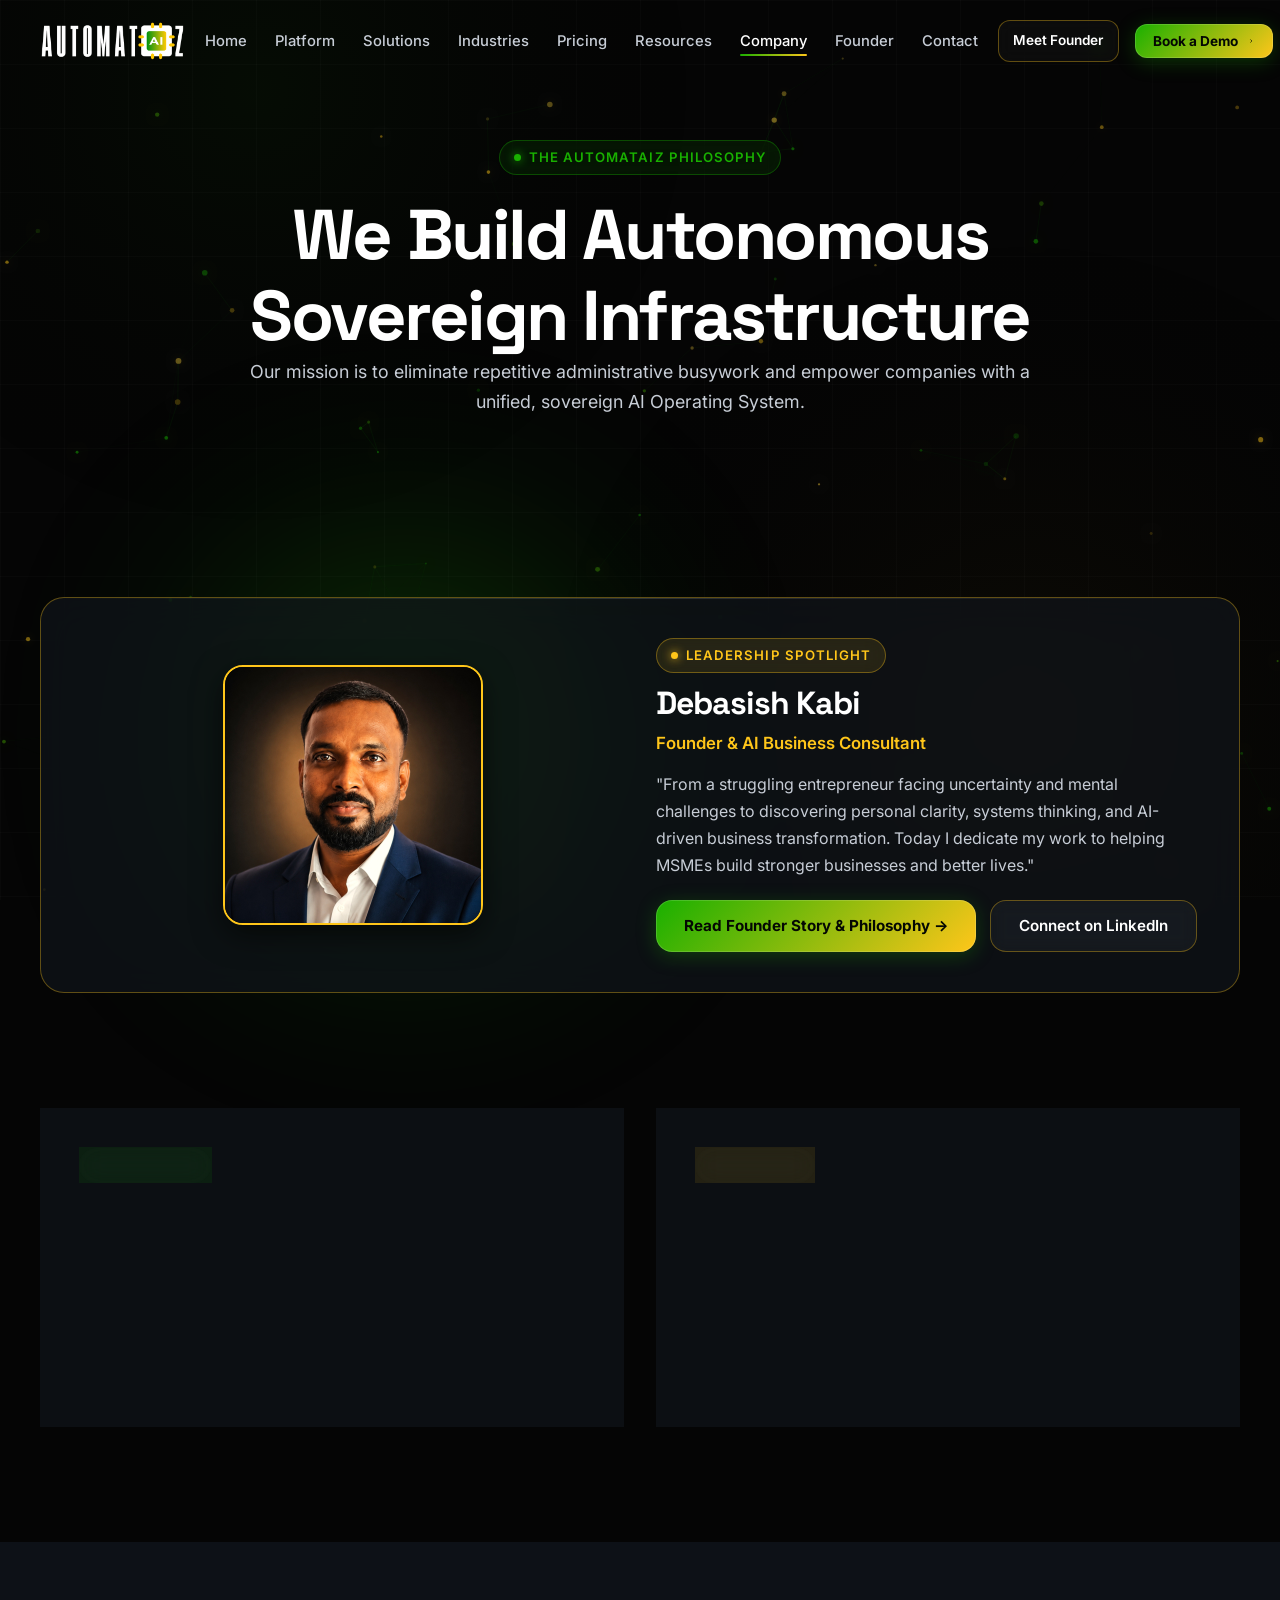
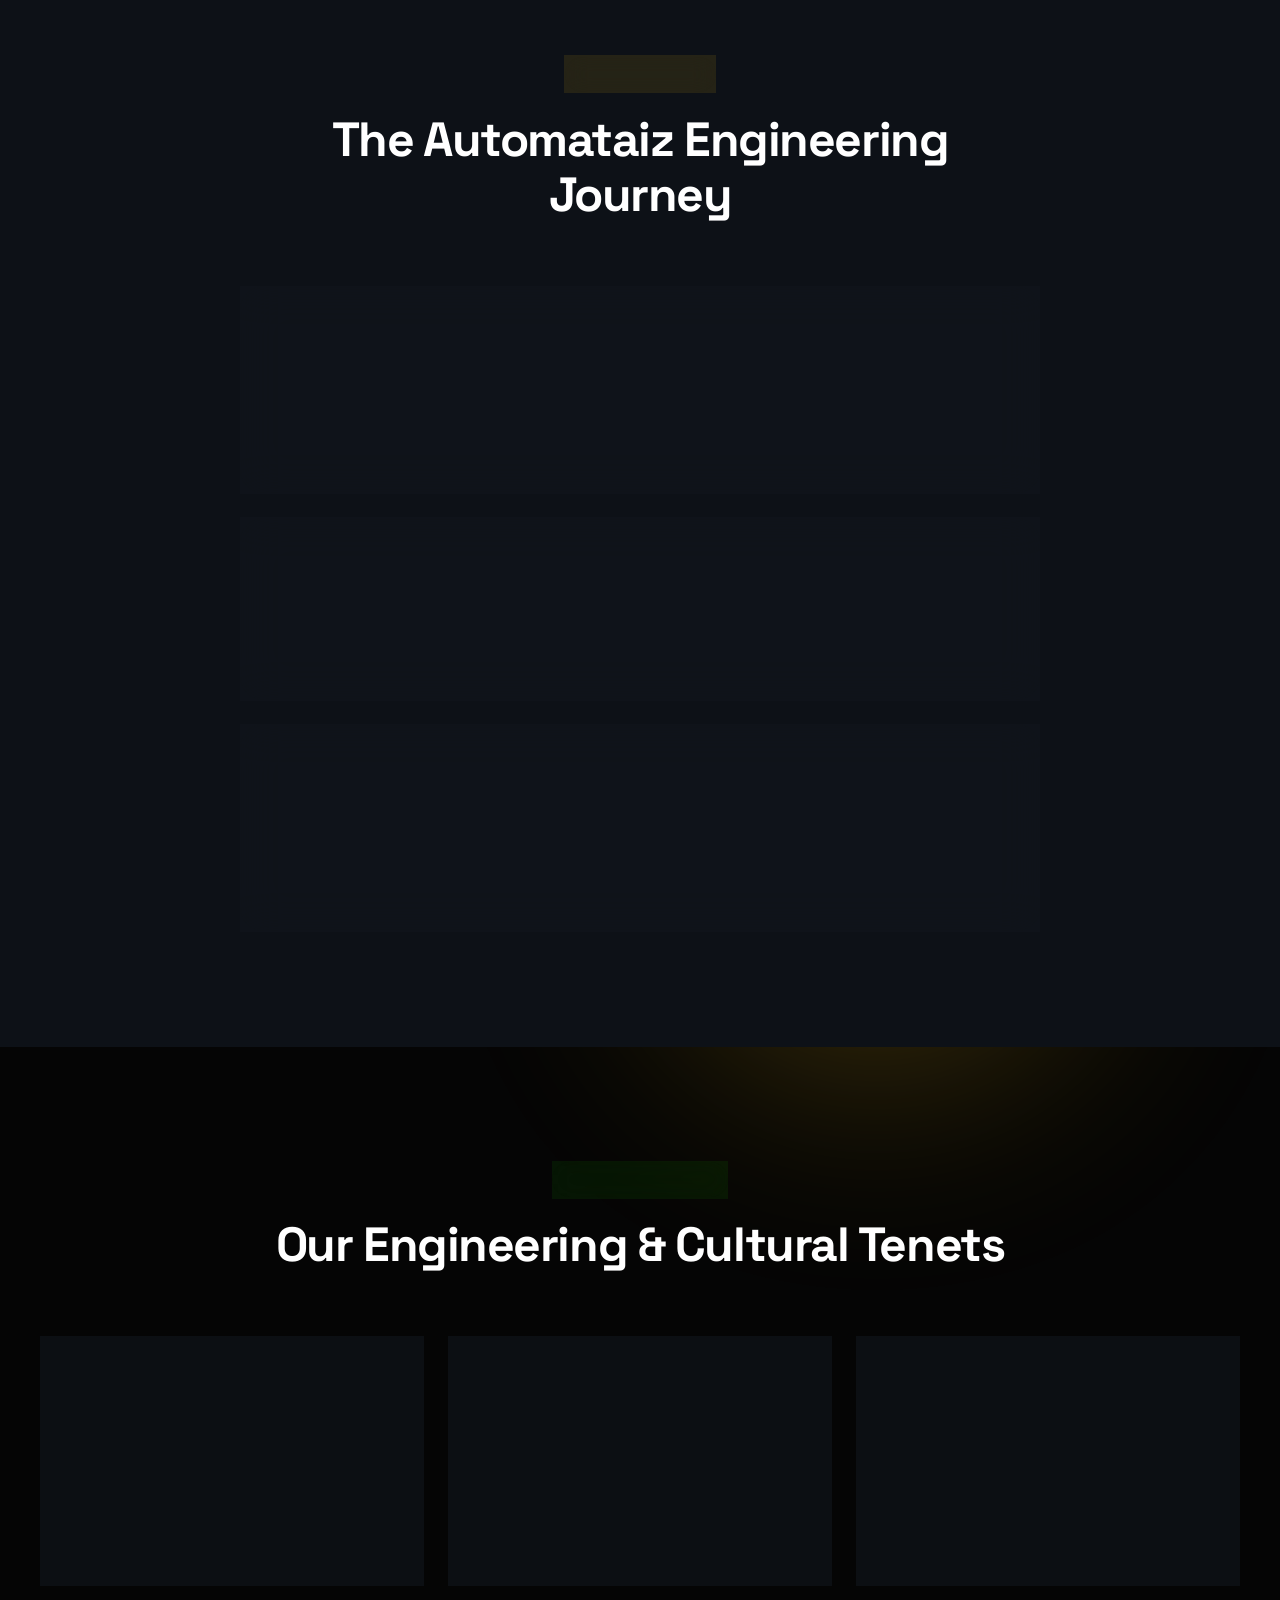
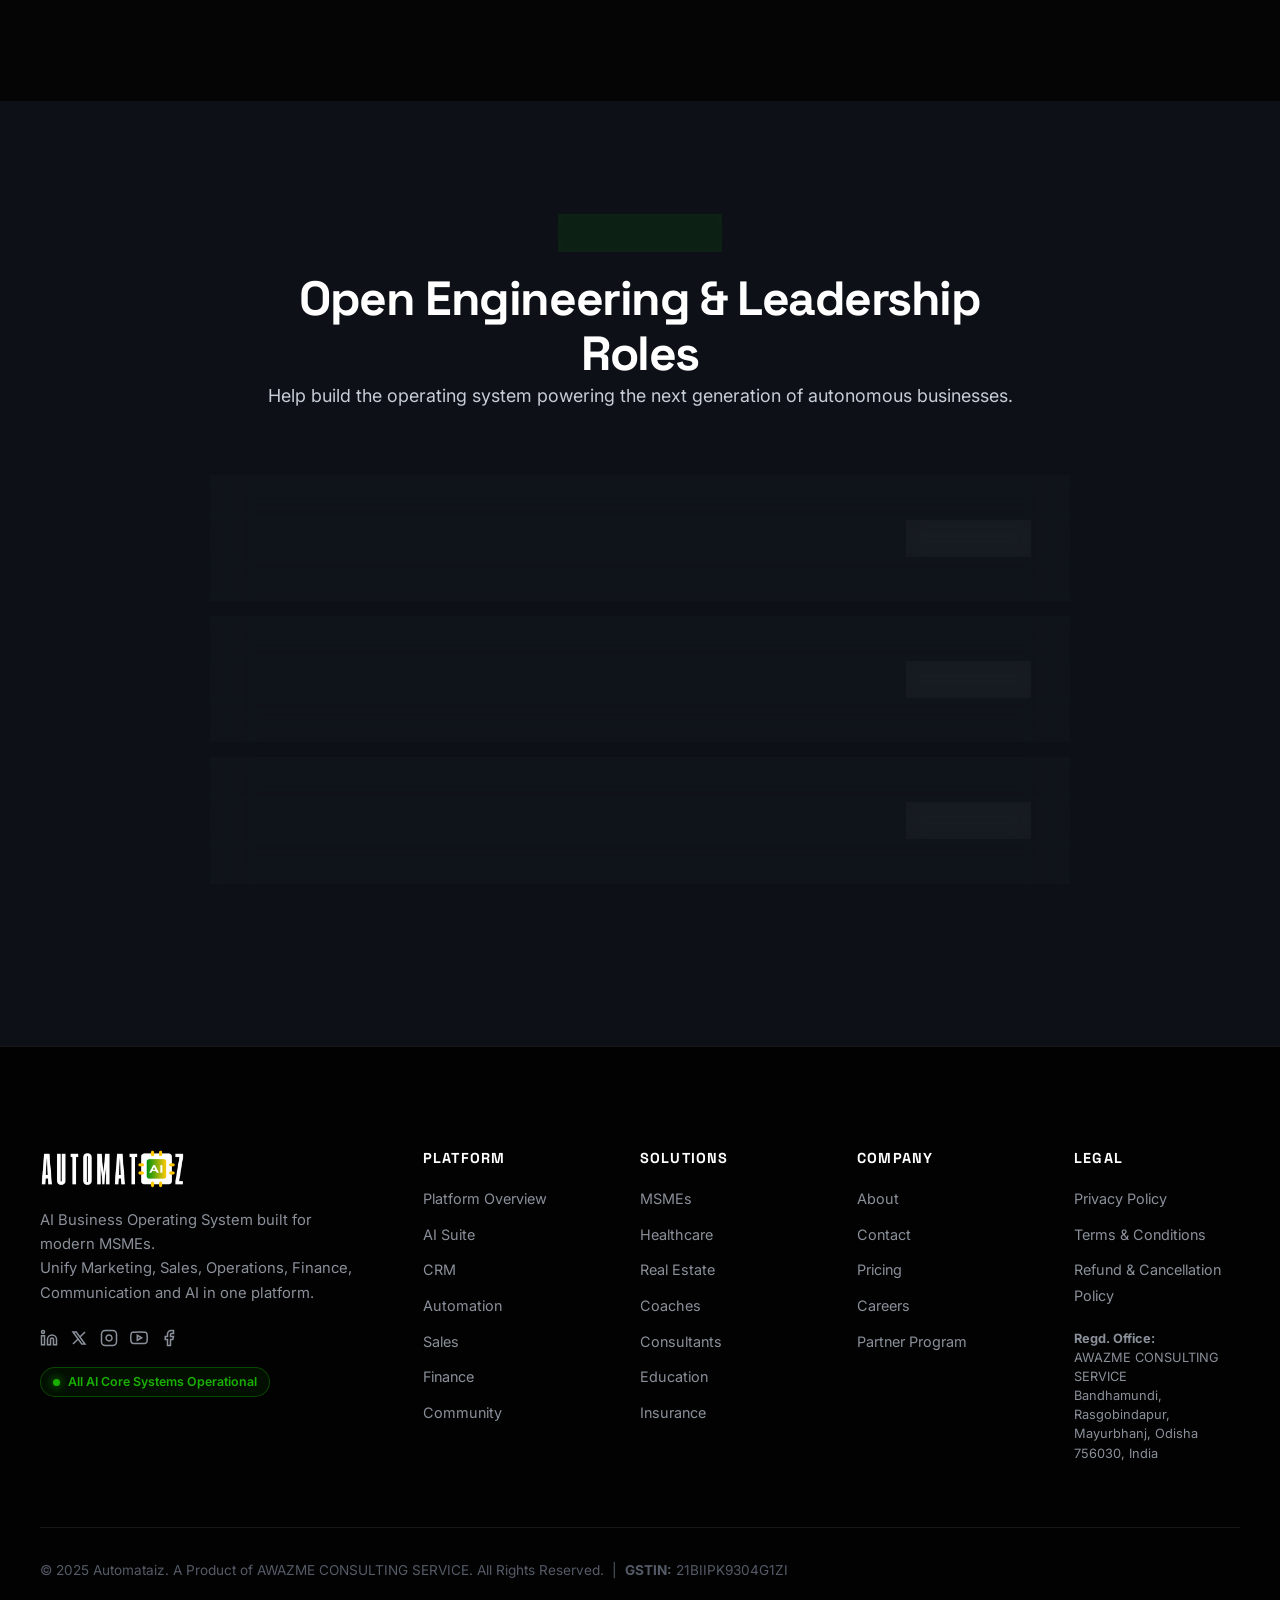
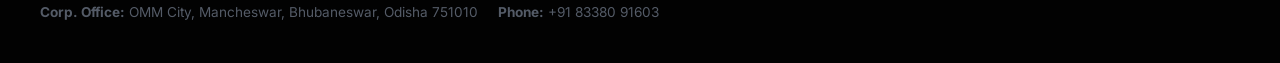
==== company.html @ 09f0c2e1 "Initial commit: Complete Automataiz website, founder page, brand assets, legal center and multi-page" ====
<!DOCTYPE html>
<html lang="en">
<head>
  <meta charset="UTF-8">
  <meta name="viewport" content="width=device-width, initial-scale=1.0">
  <title>About Automataiz | The AI Business Operating System</title>
  <meta name="description" content="Learn about Automataiz's mission, origin story, leadership, engineering principles, and open careers.">
  
  <!-- Favicon PNG -->
  <link rel="icon" type="image/png" href="assets/favicon.png">
  <link rel="apple-touch-icon" href="assets/favicon.png">
  <link rel="stylesheet" href="css/style.css">

  <!-- SEO Organization Schema -->
  <script type="application/ld+json">
  {
    "@context": "https://schema.org",
    "@type": "Organization",
    "name": "Automataiz",
    "legalName": "AWAZME CONSULTING SERVICE",
    "url": "https://automataiz.com",
    "sameAs": [
      "https://automataiz.in",
      "https://facebook.com/automataiz",
      "https://instagram.com/automataiz.saas",
      "https://linkedin.com/company/automataiz",
      "https://youtube.com/channel/UCzLu81z2ZEkQi4cWU3501CA",
      "https://x.com/Automataiz"
    ],
    "logo": "https://automataiz.com/assets/logo.png",
    "foundingDate": "2025-01",
    "taxID": "21BIIPK9304G1ZI",
    "email": "hello@automataiz.com",
    "telephone": "+918338091603",
    "description": "AI Business Operating System (AI-BOS) built for modern MSMEs to unify Marketing, Sales, Operations, Finance, Communication and AI in one platform.",
    "address": [
      {
        "@type": "PostalAddress",
        "name": "Corporate Office",
        "streetAddress": "OMM City, Mancheswar",
        "addressLocality": "Bhubaneswar",
        "addressRegion": "Odisha",
        "postalCode": "751010",
        "addressCountry": "IN"
      },
      {
        "@type": "PostalAddress",
        "name": "Registered Office",
        "streetAddress": "Bandhamundi, Rasgobindapur, Santoshpur",
        "addressLocality": "Mayurbhanj",
        "addressRegion": "Odisha",
        "postalCode": "756030",
        "addressCountry": "IN"
      }
    ]
  }
  </script>
</head>
<body>

  <div class="bg-grid-overlay"></div>
  <div class="ambient-glow-bg glow-green" style="top: 10%; left: 12%; width: 500px; height: 500px;"></div>
  <div class="ambient-glow-bg glow-yellow" style="top: 45%; right: 10%; width: 550px; height: 550px;"></div>

  <!-- Header -->
  <header class="site-nav">
    <div class="container-wide nav-inner">
      <a href="index.html" class="brand-logo" aria-label="AUTOMATAIZ Home">
        <img src="assets/logo.png" alt="AUTOMATAIZ – The AI Business OS" class="brand-logo-img">
      </a>

      <nav aria-label="Primary Navigation">
        <ul class="nav-menu">
          <li><a href="index.html" class="nav-link">Home</a></li>
          <li><a href="platform.html" class="nav-link">Platform</a></li>
          <li><a href="solutions.html" class="nav-link">Solutions</a></li>
          <li><a href="industries.html" class="nav-link">Industries</a></li>
          <li><a href="pricing.html" class="nav-link">Pricing</a></li>
          <li><a href="resources.html" class="nav-link">Resources</a></li>
          <li><a href="company.html" class="nav-link active">Company</a></li>
          <li><a href="founder.html" class="nav-link">Founder</a></li>
          <li><a href="contact.html" class="nav-link">Contact</a></li>
        </ul>
      </nav>

      <div class="nav-cta-wrap">
        <a href="founder.html" class="btn btn-secondary btn-sm">Meet Founder</a>
        <button class="btn btn-primary btn-sm btn-book-demo" data-modal="demoModal">
          Book a Demo
          <svg width="14" height="14" viewBox="0 0 24 24" fill="none" stroke="currentColor" stroke-width="2.5"><polyline points="9 18 15 12 9 6"></polyline></svg>
        </button>
        <button class="mobile-toggle" aria-label="Open Navigation Menu">
          <svg width="24" height="24" viewBox="0 0 24 24" fill="none" stroke="currentColor" stroke-width="2"><line x1="3" y1="12" x2="21" y2="12"></line><line x1="3" y1="6" x2="21" y2="6"></line><line x1="3" y1="18" x2="21" y2="18"></line></svg>
        </button>
      </div>
    </div>

    <div class="mobile-drawer">
      <ul class="nav-menu">
        <li><a href="index.html" class="nav-link">Home</a></li>
        <li><a href="platform.html" class="nav-link">Platform</a></li>
        <li><a href="solutions.html" class="nav-link">Solutions</a></li>
        <li><a href="industries.html" class="nav-link">Industries</a></li>
        <li><a href="pricing.html" class="nav-link">Pricing</a></li>
        <li><a href="resources.html" class="nav-link">Resources</a></li>
        <li><a href="company.html" class="nav-link active">Company</a></li>
        <li><a href="founder.html" class="nav-link">Founder</a></li>
        <li><a href="contact.html" class="nav-link">Contact</a></li>
      </ul>
      <div style="display: flex; flex-direction: column; gap: 12px;">
        <button class="btn btn-primary btn-book-demo" data-modal="demoModal" style="width: 100%;">Book a Demo</button>
      </div>
    </div>
  </header>

  <!-- Hero Section -->
  <section class="section" style="padding-top: 140px;">
    <div class="container text-center">
      <div class="section-header">
        <span class="badge-tag green"><span class="pulse-dot"></span> The Automataiz Philosophy</span>
        <h1>We Build Autonomous Sovereign Infrastructure</h1>
        <p class="lead">
          Our mission is to eliminate repetitive administrative busywork and empower companies with a unified, sovereign AI Operating System.
        </p>
      </div>
    </div>
  </section>

  <!-- Founder Featurette Spotlight -->
  <section class="section" style="padding-top: 0;">
    <div class="container">
      <div class="card-glass hover-yellow" style="padding: 40px; display: grid; grid-template-columns: repeat(auto-fit, minmax(280px, 1fr)); gap: 32px; align-items: center; border: 1px solid var(--yellow-border);">
        <div style="max-width: 260px; margin: 0 auto;">
          <div style="border-radius: 20px; overflow: hidden; border: 2px solid var(--yellow-primary); box-shadow: 0 10px 30px rgba(0,0,0,0.6);">
            <img src="assets/debasish-kabi.jpg" alt="Debasish Kabi – Founder" style="width: 100%; height: auto; display: block;">
          </div>
        </div>
        <div>
          <span class="badge-tag yellow" style="margin-bottom: 12px;"><span class="pulse-dot yellow"></span> Leadership Spotlight</span>
          <h2 style="font-size: 2rem; color: #FFFFFF; margin-bottom: 8px;">Debasish Kabi</h2>
          <div style="color: var(--yellow-primary); font-weight: 600; font-size: 1.05rem; margin-bottom: 14px;">Founder &amp; AI Business Consultant</div>
          <p style="color: var(--text-secondary); line-height: 1.7; margin-bottom: 20px;">
            "From a struggling entrepreneur facing uncertainty and mental challenges to discovering personal clarity, systems thinking, and AI-driven business transformation. Today I dedicate my work to helping MSMEs build stronger businesses and better lives."
          </p>
          <div style="display: flex; gap: 14px; flex-wrap: wrap;">
            <a href="founder.html" class="btn btn-primary">
              Read Founder Story &amp; Philosophy →
            </a>
            <a href="https://www.linkedin.com/in/debasishkabi/" target="_blank" rel="noopener noreferrer" class="btn btn-secondary">
              Connect on LinkedIn
            </a>
          </div>
        </div>
      </div>
    </div>
  </section>

  <!-- Mission & Vision -->
  <section class="section" style="padding-top: 0;">
    <div class="container">
      <div class="comparison-container">
        <div class="card-glass">
          <span class="badge-tag green" style="margin-bottom: 8px;">Our Mission</span>
          <h2 style="font-size: 1.8rem; margin-bottom: 1rem;">One Intelligent Platform for Global Business</h2>
          <p style="font-size: 1.05rem; line-height: 1.7; color: var(--text-secondary);">
            To liberate enterprise teams from the cognitive tax of stitching together 12 brittle SaaS tools. We believe business software should be proactive, continuous, and autonomous—not a passive database where humans copy-paste records.
          </p>
        </div>

        <div class="card-glass hover-yellow">
          <span class="badge-tag yellow" style="margin-bottom: 8px;">Our Vision</span>
          <h2 style="font-size: 1.8rem; margin-bottom: 1rem;">The 1-Person Billion-Dollar Enterprise</h2>
          <p style="font-size: 1.05rem; line-height: 1.7; color: var(--text-secondary);">
            We envision an economy where visionary entrepreneurs, clinical doctors, real estate brokers, and agency owners operate massive global enterprises powered by specialized swarms of autonomous AI agents executing flawlessly 24/7.
          </p>
        </div>
      </div>
    </div>
  </section>

  <!-- Interactive Timeline Journey -->
  <section class="section" style="background: var(--bg-secondary);">
    <div class="container">
      <div class="section-header">
        <span class="badge-tag yellow"><span class="pulse-dot yellow"></span> Chronology</span>
        <h2>The Automataiz Engineering Journey</h2>
      </div>      <div style="max-width: 800px; margin: 0 auto; display: flex; flex-direction: column; gap: 24px; position: relative;">
        <!-- Timeline Item 1 -->
        <div class="card-glass" style="border-left: 4px solid var(--yellow-primary);">
          <div style="font-size: 0.8rem; font-weight: 700; color: #FFC61A; margin-bottom: 4px;">JANUARY 2025 // FOUNDING & INCEPTION</div>
          <h3 style="font-size: 1.25rem; margin-bottom: 6px;">Genesis of the AI Business OS</h3>
          <p style="font-size: 0.95rem; color: var(--text-secondary);">
            Founded by <strong>AWAZME CONSULTING SERVICE</strong>, Automataiz was architected to dismantle the disconnected SaaS nightmare faced by modern MSMEs. We set out to unify Marketing, CRM, WhatsApp, and Finance into a single sovereign engine.
          </p>
        </div>

        <!-- Timeline Item 2 -->
        <div class="card-glass" style="border-left: 4px solid var(--green-primary);">
          <div style="font-size: 0.8rem; font-weight: 700; color: #19B000; margin-bottom: 4px;">MID 2025 // THE MULTI-AGENT SWARM CORE</div>
          <h3 style="font-size: 1.25rem; margin-bottom: 6px;">Autonomous Specialist Agents & Meta WhatsApp API</h3>
          <p style="font-size: 0.95rem; color: var(--text-secondary);">
            Integrated native Meta WhatsApp Cloud API connectivity and launched autonomous multi-agent swarms delivering sub-second lead qualification, customer booking, and automated ledger entries.
          </p>
        </div>

        <!-- Timeline Item 3 -->
        <div class="card-glass" style="border-left: 4px solid var(--yellow-primary);">
          <div style="font-size: 0.8rem; font-weight: 700; color: #FFC61A; margin-bottom: 4px;">2026 // SCALING ENTERPRISE SOVEREIGNTY</div>
          <h3 style="font-size: 1.25rem; margin-bottom: 6px;">Enterprise MSME Expansion & Global Deployment</h3>
          <p style="font-size: 0.95rem; color: var(--text-secondary);">
            Operating from our Bhubaneswar corporate headquarters and Mayurbhanj registered facility, Automataiz empowers growing businesses with enterprise-grade autonomous operations and sovereign privacy.
          </p>
        </div>
      </div>
    </div>
  </section>

  <!-- Core Values -->
  <section class="section">
    <div class="container">
      <div class="section-header">
        <span class="badge-tag green"><span class="pulse-dot"></span> What Drives Us</span>
        <h2>Our Engineering & Cultural Tenets</h2>
      </div>

      <div class="modules-grid">
        <div class="card-glass">
          <div class="card-icon-box">
            <svg width="22" height="22" viewBox="0 0 24 24" fill="none" stroke="currentColor" stroke-width="2"><circle cx="12" cy="12" r="10"></circle><polyline points="12 6 12 12 14 14"></polyline></svg>
          </div>
          <h4>1. Sub-Second Speed</h4>
          <p style="font-size: 0.9rem;">Latency kills conversion. Every API, agent reasoning loop, and database query is profiled to execute in milliseconds.</p>
        </div>

        <div class="card-glass hover-yellow">
          <div class="card-icon-box yellow">
            <svg width="22" height="22" viewBox="0 0 24 24" fill="none" stroke="currentColor" stroke-width="2"><path d="M12 22s8-4 8-10V5l-8-3-8 3v7c0 6 8 10 8 10z"></path></svg>
          </div>
          <h4>2. Sovereign Privacy</h4>
          <p style="font-size: 0.9rem;">Your customer data is yours alone. We never use proprietary customer information to train public foundation models.</p>
        </div>

        <div class="card-glass">
          <div class="card-icon-box">
            <svg width="22" height="22" viewBox="0 0 24 24" fill="none" stroke="currentColor" stroke-width="2"><polygon points="13 2 3 14 12 14 11 22 21 10 12 10 13 2"></polygon></svg>
          </div>
          <h4>3. Zero Fluff & Radical Truth</h4>
          <p style="font-size: 0.9rem;">We don't build generic gimmicks. Every feature must deliver measurable hours saved or direct top-line revenue acceleration.</p>
        </div>
      </div>
    </div>
  </section>

  <!-- Filterable Careers Board -->
  <section class="section" id="careers" style="background: var(--bg-secondary);">
    <div class="container">
      <div class="section-header">
        <span class="badge-tag green"><span class="pulse-dot"></span> Join the Team</span>
        <h2>Open Engineering & Leadership Roles</h2>
        <p class="lead">
          Help build the operating system powering the next generation of autonomous businesses.
        </p>
      </div>

      <div style="display: flex; flex-direction: column; gap: 16px; max-width: 860px; margin: 0 auto 3rem;">
        <div class="card-glass" style="display: flex; justify-content: space-between; align-items: center; flex-wrap: wrap; gap: 16px;">
          <div>
            <h4 style="font-size: 1.15rem; margin-bottom: 4px; color: #FFFFFF;">Senior Distributed AI Systems Engineer</h4>
            <div style="font-size: 0.825rem; color: var(--text-muted);">Engineering &bull; Bhubaneswar / Remote &bull; Full-Time</div>
          </div>
          <button class="btn btn-secondary btn-sm btn-book-demo" data-modal="demoModal">Apply Now →</button>
        </div>

        <div class="card-glass" style="display: flex; justify-content: space-between; align-items: center; flex-wrap: wrap; gap: 16px;">
          <div>
            <h4 style="font-size: 1.15rem; margin-bottom: 4px; color: #FFFFFF;">Principal Solutions Architect (MSME Operations)</h4>
            <div style="font-size: 0.825rem; color: var(--text-muted);">Solutions &bull; Bhubaneswar &bull; Full-Time</div>
          </div>
          <button class="btn btn-secondary btn-sm btn-book-demo" data-modal="demoModal">Apply Now →</button>
        </div>

        <div class="card-glass" style="display: flex; justify-content: space-between; align-items: center; flex-wrap: wrap; gap: 16px;">
          <div>
            <h4 style="font-size: 1.15rem; margin-bottom: 4px; color: #FFFFFF;">Enterprise Account Executive</h4>
            <div style="font-size: 0.825rem; color: var(--text-muted);">Sales & Growth &bull; Remote &bull; Full-Time</div>
          </div>
          <button class="btn btn-secondary btn-sm btn-book-demo" data-modal="demoModal">Apply Now →</button>
        </div>
      </div>
    </div>
  </section>

  <!-- Master Footer -->
  <footer class="site-footer">
    <div class="container-wide">
      <div class="footer-grid">
        <!-- Col 1: Brand Info -->
        <div class="footer-brand">
          <a href="index.html" class="brand-logo" style="margin-bottom: 16px;" aria-label="AUTOMATAIZ Home">
            <img src="assets/logo.png" alt="AUTOMATAIZ – The AI Business OS" class="brand-logo-img">
          </a>
          <p>
            AI Business Operating System built for modern MSMEs.<br>
            Unify Marketing, Sales, Operations, Finance, Communication and AI in one platform.
          </p>
          <div style="display: flex; gap: 12px; margin: 1.25rem 0;">
            <a href="https://linkedin.com/company/automataiz" target="_blank" rel="noopener noreferrer" aria-label="LinkedIn" style="color: var(--text-muted); transition: color 0.2s;"><svg width="18" height="18" viewBox="0 0 24 24" fill="none" stroke="currentColor" stroke-width="2"><path d="M16 8a6 6 0 0 1 6 6v7h-4v-7a2 2 0 0 0-2-2 2 2 0 0 0-2 2v7h-4v-7a6 6 0 0 1 6-6z"></path><rect x="2" y="9" width="4" height="12"></rect><circle cx="4" cy="4" r="2"></circle></svg></a>
            <a href="https://x.com/Automataiz" target="_blank" rel="noopener noreferrer" aria-label="X (Twitter)" style="color: var(--text-muted); transition: color 0.2s;"><svg width="18" height="18" viewBox="0 0 24 24" fill="none" stroke="currentColor" stroke-width="2"><path d="M4 4l11.733 16h4.267l-11.733 -16z"/><path d="M4 20l6.768 -6.768m2.46 -2.46l6.772 -6.772"/></svg></a>
            <a href="https://instagram.com/automataiz.saas" target="_blank" rel="noopener noreferrer" aria-label="Instagram" style="color: var(--text-muted); transition: color 0.2s;"><svg width="18" height="18" viewBox="0 0 24 24" fill="none" stroke="currentColor" stroke-width="2"><rect x="2" y="2" width="20" height="20" rx="5" ry="5"></rect><path d="M16 11.37A4 4 0 1 1 12.63 8 4 4 0 0 1 16 11.37z"></path><line x1="17.5" y1="6.5" x2="17.51" y2="6.5"></line></svg></a>
            <a href="https://youtube.com/channel/UCzLu81z2ZEkQi4cWU3501CA" target="_blank" rel="noopener noreferrer" aria-label="YouTube" style="color: var(--text-muted); transition: color 0.2s;"><svg width="18" height="18" viewBox="0 0 24 24" fill="none" stroke="currentColor" stroke-width="2"><path d="M22.54 6.42a2.78 2.78 0 0 0-1.94-2C18.88 4 12 4 12 4s-6.88 0-8.6.46a2.78 2.78 0 0 0-1.94 2A29 29 0 0 0 1 11.75a29 29 0 0 0 .46 5.33A2.78 2.78 0 0 0 3.4 19c1.72.46 8.6.46 8.6.46s6.88 0 8.6-.46a2.78 2.78 0 0 0 1.94-2 29 29 0 0 0 .46-5.25 29 29 0 0 0-.46-5.33z"></path><polygon points="9.75 15.02 15.5 11.75 9.75 8.48 9.75 15.02"></polygon></svg></a>
            <a href="https://facebook.com/automataiz" target="_blank" rel="noopener noreferrer" aria-label="Facebook" style="color: var(--text-muted); transition: color 0.2s;"><svg width="18" height="18" viewBox="0 0 24 24" fill="none" stroke="currentColor" stroke-width="2"><path d="M18 2h-3a5 5 0 0 0-5 5v3H7v4h3v8h4v-8h3l1-4h-4V7a1 1 0 0 1 1-1h3z"></path></svg></a>
          </div>
          <div class="system-status">
            <span class="pulse-dot"></span>
            <span>All AI Core Systems Operational</span>
          </div>
        </div>

        <!-- Col 2: Platform -->
        <div class="footer-col">
          <h4>Platform</h4>
          <ul class="footer-links">
            <li><a href="platform.html">Platform Overview</a></li>
            <li><a href="platform.html#ai">AI Suite</a></li>
            <li><a href="platform.html#crm">CRM</a></li>
            <li><a href="platform.html#automation">Automation</a></li>
            <li><a href="platform.html#sales">Sales</a></li>
            <li><a href="platform.html#finance">Finance</a></li>
            <li><a href="platform.html#community">Community</a></li>
          </ul>
        </div>

        <!-- Col 3: Solutions -->
        <div class="footer-col">
          <h4>Solutions</h4>
          <ul class="footer-links">
            <li><a href="solutions.html#msmes">MSMEs</a></li>
            <li><a href="solutions.html#healthcare">Healthcare</a></li>
            <li><a href="solutions.html#realestate">Real Estate</a></li>
            <li><a href="solutions.html#coaches">Coaches</a></li>
            <li><a href="solutions.html#consultants">Consultants</a></li>
            <li><a href="solutions.html#education">Education</a></li>
            <li><a href="solutions.html#insurance">Insurance</a></li>
          </ul>
        </div>

        <!-- Col 4: Company -->
        <div class="footer-col">
          <h4>Company</h4>
          <ul class="footer-links">
            <li><a href="company.html">About</a></li>
            <li><a href="contact.html">Contact</a></li>
            <li><a href="pricing.html">Pricing</a></li>
            <li><a href="company.html#careers">Careers</a></li>
            <li><a href="contact.html#partner">Partner Program</a></li>
          </ul>
        </div>

        <!-- Col 5: Legal -->
        <div class="footer-col">
          <h4>Legal</h4>
          <ul class="footer-links">
            <li><a href="privacy.html">Privacy Policy</a></li>
            <li><a href="terms.html">Terms & Conditions</a></li>
            <li><a href="refund.html">Refund & Cancellation Policy</a></li>
          </ul>
          <div style="margin-top: 1.25rem; font-size: 0.8rem; color: var(--text-muted); line-height: 1.5;">
            <strong>Regd. Office:</strong><br>
            AWAZME CONSULTING SERVICE<br>
            Bandhamundi, Rasgobindapur, Mayurbhanj, Odisha 756030, India
          </div>
        </div>
      </div>

      <!-- Bottom Bar -->
      <div class="footer-bottom">
        <div>
          © 2025 Automataiz. A Product of AWAZME CONSULTING SERVICE. All Rights Reserved. &nbsp;|&nbsp; <strong>GSTIN:</strong> 21BIIPK9304G1ZI
        </div>
        <div style="display: flex; gap: 20px; flex-wrap: wrap;">
          <span><strong>Corp. Office:</strong> OMM City, Mancheswar, Bhubaneswar, Odisha 751010</span>
          <span><strong>Phone:</strong> <a href="tel:+918338091603" style="color: inherit;">+91 83380 91603</a></span>
        </div>
      </div>
    </div>
  </footer>

  <script src="js/particles.js"></script>
  <script src="js/main.js"></script>
  <script src="js/dashboard.js"></script>
</body>
</html>
---- css/style.css ----
/* ====================================================================
   AUTOMATAIZ – THE AI BUSINESS OPERATING SYSTEM
   MASTER STYLESHEET (css/style.css)
   Aesthetic: 40% NVIDIA | 25% Linear | 20% Apple | 15% Automataiz
   Strict Colors: Black (#050505), Greens (#19B000, #4CAF00, #9ACD00), Mustard (#FFC61A, #FFD43B, #FFE066)
   Strictly NO Blue, NO Cyan, NO Purple, NO Pink.
   ==================================================================== */

@import url('https://fonts.googleapis.com/css2?family=Inter:wght@300;400;500;600;700;800&family=Space+Grotesk:wght@400;500;600;700&display=swap');

/* --- CSS Variables & Design Tokens --- */
:root {
  /* Backgrounds */
  --bg-primary: #050505;
  --bg-secondary: #0D1117;
  --bg-surface: #11161D;
  --bg-surface-elevated: #161D26;
  --bg-glass: rgba(255, 255, 255, 0.035);
  --bg-glass-card: rgba(17, 22, 29, 0.65);
  --bg-glass-card-hover: rgba(22, 29, 38, 0.85);

  /* Primary Brand Greens */
  --green-primary: #19B000;
  --green-secondary: #4CAF00;
  --green-accent: #9ACD00;
  --green-glow: rgba(25, 176, 0, 0.28);
  --green-glow-strong: rgba(25, 176, 0, 0.50);
  --green-subtle: rgba(25, 176, 0, 0.10);
  --green-border: rgba(25, 176, 0, 0.35);

  /* Primary Mustard & Yellows */
  --yellow-primary: #FFC61A;
  --yellow-golden: #FFD43B;
  --yellow-soft: #FFE066;
  --yellow-glow: rgba(255, 198, 26, 0.25);
  --yellow-subtle: rgba(255, 198, 26, 0.10);
  --yellow-border: rgba(255, 198, 26, 0.35);

  /* Text Hierarchy */
  --text-primary: #FFFFFF;
  --text-secondary: #C7CDD6;
  --text-muted: #8A909A;
  --text-dim: #545B67;
  --text-inverse: #050505;

  /* Borders & Glass */
  --border-subtle: rgba(255, 255, 255, 0.08);
  --border-glass: rgba(255, 255, 255, 0.12);
  --border-glow-green: rgba(25, 176, 0, 0.45);
  --border-glow-yellow: rgba(255, 198, 26, 0.45);

  /* Gradients */
  --grad-brand: linear-gradient(135deg, #19B000 0%, #FFC61A 100%);
  --grad-brand-soft: linear-gradient(135deg, #2FAF00 0%, #FFE066 100%);
  --grad-brand-reverse: linear-gradient(135deg, #FFC61A 0%, #19B000 100%);
  --grad-green-fade: linear-gradient(180deg, rgba(25, 176, 0, 0.20) 0%, transparent 100%);
  --grad-yellow-fade: linear-gradient(180deg, rgba(255, 198, 26, 0.15) 0%, transparent 100%);
  --grad-dark-card: linear-gradient(180deg, rgba(255, 255, 255, 0.05) 0%, rgba(255, 255, 255, 0.01) 100%);

  /* Typography */
  --font-heading: 'Space Grotesk', -apple-system, BlinkMacSystemFont, 'Segoe UI', Roboto, sans-serif;
  --font-body: 'Inter', -apple-system, BlinkMacSystemFont, 'Segoe UI', Roboto, sans-serif;

  /* Shadows */
  --shadow-sm: 0 2px 8px rgba(0, 0, 0, 0.4);
  --shadow-md: 0 8px 24px rgba(0, 0, 0, 0.6);
  --shadow-lg: 0 16px 48px rgba(0, 0, 0, 0.8);
  --shadow-green: 0 10px 30px rgba(25, 176, 0, 0.25);
  --shadow-yellow: 0 10px 30px rgba(255, 198, 26, 0.20);
  --shadow-glow: 0 0 50px rgba(25, 176, 0, 0.15), 0 0 80px rgba(255, 198, 26, 0.10);

  /* Transitions */
  --transition-fast: 0.18s cubic-bezier(0.16, 1, 0.3, 1);
  --transition-smooth: 0.35s cubic-bezier(0.16, 1, 0.3, 1);
  --transition-slow: 0.6s cubic-bezier(0.16, 1, 0.3, 1);

  /* Radius */
  --radius-sm: 8px;
  --radius-md: 12px;
  --radius-lg: 16px;
  --radius-xl: 24px;
  --radius-full: 9999px;

  /* Max Widths */
  --container-max: 1280px;
  --container-wide: 1440px;
}

/* --- Base & Reset --- */
*, *::before, *::after {
  box-sizing: border-box;
  margin: 0;
  padding: 0;
}

html {
  scroll-behavior: smooth;
  font-size: 16px;
  background-color: var(--bg-primary);
  color: var(--text-primary);
  color-scheme: dark;
  -webkit-font-smoothing: antialiased;
  -moz-osx-font-smoothing: grayscale;
}

body {
  font-family: var(--font-body);
  background-color: var(--bg-primary);
  color: var(--text-secondary);
  line-height: 1.6;
  overflow-x: hidden;
  position: relative;
  min-height: 100vh;
}

/* Custom Scrollbar */
::-webkit-scrollbar {
  width: 8px;
  height: 8px;
}
::-webkit-scrollbar-track {
  background: var(--bg-primary);
}
::-webkit-scrollbar-thumb {
  background: rgba(255, 255, 255, 0.15);
  border-radius: var(--radius-full);
}
::-webkit-scrollbar-thumb:hover {
  background: var(--green-primary);
}

::selection {
  background: var(--green-primary);
  color: #000000;
}

/* --- Typography --- */
h1, h2, h3, h4, h5, h6 {
  font-family: var(--font-heading);
  color: var(--text-primary);
  font-weight: 700;
  line-height: 1.15;
  letter-spacing: -0.025em;
}

h1 {
  font-size: clamp(2.5rem, 5.5vw, 4.5rem);
  letter-spacing: -0.035em;
}

h2 {
  font-size: clamp(1.85rem, 3.8vw, 3rem);
  letter-spacing: -0.03em;
}

h3 {
  font-size: clamp(1.35rem, 2.2vw, 1.85rem);
}

h4 {
  font-size: 1.25rem;
}

p {
  color: var(--text-secondary);
  font-size: 1rem;
  line-height: 1.65;
}

p.lead {
  font-size: clamp(1.05rem, 1.4vw, 1.25rem);
  color: var(--text-secondary);
  line-height: 1.7;
}

a {
  color: inherit;
  text-decoration: none;
  transition: color var(--transition-fast);
}

img, svg {
  display: block;
  max-width: 100%;
}

/* --- Layout & Utilities --- */
.container {
  width: 100%;
  max-width: var(--container-max);
  margin-left: auto;
  margin-right: auto;
  padding-left: clamp(1.25rem, 4vw, 2.5rem);
  padding-right: clamp(1.25rem, 4vw, 2.5rem);
}

.container-wide {
  width: 100%;
  max-width: var(--container-wide);
  margin-left: auto;
  margin-right: auto;
  padding-left: clamp(1.25rem, 4vw, 2.5rem);
  padding-right: clamp(1.25rem, 4vw, 2.5rem);
}

.section {
  padding-top: clamp(4.5rem, 9vw, 8.5rem);
  padding-bottom: clamp(4.5rem, 9vw, 8.5rem);
  position: relative;
  z-index: 2;
}

.section-tight {
  padding-top: clamp(3rem, 6vw, 5rem);
  padding-bottom: clamp(3rem, 6vw, 5rem);
}

.section-header {
  text-align: center;
  max-width: 780px;
  margin: 0 auto clamp(2.5rem, 5vw, 4.5rem);
}

.section-header.text-left {
  text-align: left;
  margin-left: 0;
}

/* Eyebrow / Pill Badge */
.badge-tag {
  display: inline-flex;
  align-items: center;
  gap: 8px;
  padding: 6px 14px;
  border-radius: var(--radius-full);
  background: var(--bg-glass);
  border: 1px solid var(--border-glass);
  font-size: 0.825rem;
  font-weight: 600;
  text-transform: uppercase;
  letter-spacing: 0.08em;
  color: var(--yellow-primary);
  margin-bottom: 1.25rem;
  backdrop-filter: blur(12px);
  -webkit-backdrop-filter: blur(12px);
}

.badge-tag.green {
  color: var(--green-primary);
  border-color: var(--green-border);
  background: var(--green-subtle);
}

.badge-tag.yellow {
  color: var(--yellow-primary);
  border-color: var(--yellow-border);
  background: var(--yellow-subtle);
}

.pulse-dot {
  width: 7px;
  height: 7px;
  border-radius: 50%;
  background: var(--green-primary);
  box-shadow: 0 0 10px var(--green-primary);
  animation: pulseGlow 2s infinite ease-in-out;
}

.pulse-dot.yellow {
  background: var(--yellow-primary);
  box-shadow: 0 0 10px var(--yellow-primary);
}

@keyframes pulseGlow {
  0%, 100% { opacity: 1; transform: scale(1); }
  50% { opacity: 0.4; transform: scale(0.85); }
}

/* Background Ambient Lighting Canvas & Shaders */
#ambient-canvas {
  position: fixed;
  top: 0;
  left: 0;
  width: 100vw;
  height: 100vh;
  pointer-events: none;
  z-index: 0;
}

.ambient-glow-bg {
  position: absolute;
  pointer-events: none;
  z-index: 1;
  filter: blur(120px);
  opacity: 0.45;
  border-radius: 50%;
}

.glow-green {
  background: radial-gradient(circle, var(--green-primary) 0%, transparent 70%);
}

.glow-yellow {
  background: radial-gradient(circle, var(--yellow-primary) 0%, transparent 70%);
}

/* Grid & Noise Overlay */
.bg-grid-overlay {
  position: fixed;
  top: 0;
  left: 0;
  width: 100vw;
  height: 100vh;
  background-image: 
    linear-gradient(to right, rgba(255, 255, 255, 0.02) 1px, transparent 1px),
    linear-gradient(to bottom, rgba(255, 255, 255, 0.02) 1px, transparent 1px);
  background-size: 64px 64px;
  pointer-events: none;
  z-index: 0;
}

/* --- Buttons --- */
.btn {
  display: inline-flex;
  align-items: center;
  justify-content: center;
  gap: 10px;
  font-family: var(--font-body);
  font-weight: 600;
  font-size: 0.95rem;
  padding: 13px 28px;
  border-radius: var(--radius-lg);
  cursor: pointer;
  border: 1px solid transparent;
  transition: all var(--transition-smooth);
  text-align: center;
  position: relative;
  overflow: hidden;
  user-select: none;
  white-space: nowrap;
}

.btn svg {
  transition: transform var(--transition-fast);
}

.btn:hover svg {
  transform: translateX(3px);
}

/* Primary Button: Green to Mustard gradient, Dark text, Luxury glow */
.btn-primary {
  background: var(--grad-brand);
  color: #040803;
  font-weight: 700;
  border: none;
  box-shadow: 0 4px 20px var(--green-glow), 0 0 0 1px rgba(255, 255, 255, 0.15) inset;
}

.btn-primary:hover {
  transform: translateY(-2px) scale(1.02);
  box-shadow: 0 8px 30px var(--green-glow-strong), 0 0 40px var(--yellow-glow);
  color: #000000;
}

.btn-primary:active {
  transform: translateY(0) scale(0.99);
}

/* Secondary Button: Transparent, Mustard Border, White text */
.btn-secondary {
  background: rgba(255, 255, 255, 0.03);
  color: var(--text-primary);
  border: 1px solid var(--yellow-border);
  backdrop-filter: blur(8px);
  -webkit-backdrop-filter: blur(8px);
}

.btn-secondary:hover {
  background: rgba(255, 198, 26, 0.12);
  border-color: var(--yellow-primary);
  color: var(--yellow-soft);
  box-shadow: 0 0 25px var(--yellow-glow);
  transform: translateY(-2px);
}

/* Ghost Button: Green subtle border */
.btn-ghost {
  background: transparent;
  color: var(--text-secondary);
  border: 1px solid var(--border-subtle);
}

.btn-ghost:hover {
  background: var(--green-subtle);
  border-color: var(--green-border);
  color: var(--text-primary);
  transform: translateY(-2px);
}

.btn-sm {
  padding: 9px 18px;
  font-size: 0.85rem;
  border-radius: var(--radius-md);
}

.btn-lg {
  padding: 16px 36px;
  font-size: 1.05rem;
  border-radius: var(--radius-lg);
}

.btn-group {
  display: flex;
  align-items: center;
  gap: 16px;
  flex-wrap: wrap;
}

/* --- Cards & Glassmorphism --- */
.card-glass {
  background: var(--bg-glass-card);
  border: 1px solid var(--border-subtle);
  border-radius: var(--radius-xl);
  padding: clamp(1.5rem, 3vw, 2.5rem);
  backdrop-filter: blur(20px);
  -webkit-backdrop-filter: blur(20px);
  position: relative;
  overflow: hidden;
  transition: all var(--transition-smooth);
}

.card-glass::before {
  content: '';
  position: absolute;
  top: 0;
  left: 0;
  right: 0;
  height: 1px;
  background: linear-gradient(90deg, transparent, rgba(255, 255, 255, 0.15), transparent);
  pointer-events: none;
}

.card-glass:hover {
  border-color: var(--border-glow-green);
  background: var(--bg-glass-card-hover);
  transform: translateY(-4px);
  box-shadow: 0 20px 40px rgba(0, 0, 0, 0.6), 0 0 30px var(--green-subtle);
}

.card-glass.hover-yellow:hover {
  border-color: var(--border-glow-yellow);
  box-shadow: 0 20px 40px rgba(0, 0, 0, 0.6), 0 0 30px var(--yellow-subtle);
}

.card-icon-box {
  width: 52px;
  height: 52px;
  border-radius: var(--radius-md);
  background: var(--green-subtle);
  border: 1px solid var(--green-border);
  display: flex;
  align-items: center;
  justify-content: center;
  color: var(--green-primary);
  margin-bottom: 1.5rem;
  transition: all var(--transition-fast);
}

.card-icon-box.yellow {
  background: var(--yellow-subtle);
  border-color: var(--yellow-border);
  color: var(--yellow-primary);
}

.card-glass:hover .card-icon-box {
  transform: scale(1.08);
  box-shadow: 0 0 20px var(--green-glow);
}

.card-glass.hover-yellow:hover .card-icon-box.yellow {
  box-shadow: 0 0 20px var(--yellow-glow);
}

/* --- Sticky Navigation --- */
.site-nav {
  position: fixed;
  top: 0;
  left: 0;
  width: 100%;
  z-index: 1000;
  transition: all var(--transition-smooth);
  padding: 20px 0;
}

.site-nav.scrolled {
  padding: 12px 0;
  background: rgba(5, 5, 5, 0.85);
  backdrop-filter: blur(20px);
  -webkit-backdrop-filter: blur(20px);
  border-bottom: 1px solid var(--border-subtle);
  box-shadow: 0 10px 30px rgba(0, 0, 0, 0.7);
}

.nav-inner {
  display: flex;
  align-items: center;
  justify-content: space-between;
  gap: 20px;
}

/* Brand Logo */
.brand-logo {
  display: flex;
  align-items: center;
  gap: 12px;
  font-family: var(--font-heading);
  font-size: 1.35rem;
  font-weight: 700;
  letter-spacing: -0.02em;
  color: var(--text-primary);
  text-decoration: none;
  transition: opacity var(--transition-fast), transform var(--transition-fast);
}

.brand-logo:hover {
  opacity: 0.92;
  transform: translateY(-1px);
}

.brand-logo-img {
  height: 38px;
  width: auto;
  max-width: 220px;
  object-fit: contain;
  display: block;
}

.logo-symbol {
  width: 38px;
  height: 38px;
  position: relative;
  display: flex;
  align-items: center;
  justify-content: center;
}

.brand-text {
  display: flex;
  flex-direction: column;
}

.brand-name {
  line-height: 1;
  font-weight: 800;
  letter-spacing: 0.04em;
  background: linear-gradient(180deg, #FFFFFF 30%, #C7CDD6 100%);
  -webkit-background-clip: text;
  -webkit-text-fill-color: transparent;
}

.brand-sub {
  font-size: 0.62rem;
  letter-spacing: 0.18em;
  text-transform: uppercase;
  color: var(--yellow-primary);
  font-family: var(--font-body);
  font-weight: 700;
  margin-top: 2px;
}

/* Nav Menu Links */
.nav-menu {
  display: flex;
  align-items: center;
  gap: 28px;
  list-style: none;
}

.nav-link {
  font-size: 0.925rem;
  font-weight: 500;
  color: var(--text-secondary);
  position: relative;
  padding: 6px 0;
  transition: color var(--transition-fast);
}

.nav-link::after {
  content: '';
  position: absolute;
  bottom: 0;
  left: 0;
  width: 0;
  height: 2px;
  background: var(--grad-brand);
  transition: width var(--transition-smooth);
  border-radius: 2px;
}

.nav-link:hover, .nav-link.active {
  color: var(--text-primary);
}

.nav-link:hover::after, .nav-link.active::after {
  width: 100%;
}

.nav-cta-wrap {
  display: flex;
  align-items: center;
  gap: 16px;
}

/* Mobile Nav Toggle */
.mobile-toggle {
  display: none;
  background: none;
  border: 1px solid var(--border-subtle);
  border-radius: var(--radius-md);
  color: var(--text-primary);
  width: 42px;
  height: 42px;
  align-items: center;
  justify-content: center;
  cursor: pointer;
}

/* Mobile Drawer */
.mobile-drawer {
  display: none;
  position: fixed;
  top: 72px;
  left: 0;
  width: 100%;
  background: rgba(5, 5, 5, 0.96);
  backdrop-filter: blur(24px);
  -webkit-backdrop-filter: blur(24px);
  border-bottom: 1px solid var(--border-subtle);
  padding: 24px 20px 32px;
  z-index: 999;
}

.mobile-drawer.open {
  display: block;
}

.mobile-drawer .nav-menu {
  flex-direction: column;
  align-items: flex-start;
  gap: 16px;
  margin-bottom: 24px;
}

.mobile-drawer .nav-link {
  font-size: 1.15rem;
}

/* --- Hero Section --- */
.hero-section {
  min-height: 100vh;
  display: flex;
  align-items: center;
  padding-top: 130px;
  padding-bottom: 80px;
  position: relative;
  overflow: hidden;
}

.hero-content {
  text-align: center;
  max-width: 960px;
  margin: 0 auto;
  position: relative;
  z-index: 3;
}

.hero-title {
  margin-bottom: 1.5rem;
  letter-spacing: -0.035em;
}

.hero-subtitle {
  font-size: clamp(1.15rem, 2vw, 1.45rem);
  color: var(--text-secondary);
  max-width: 820px;
  margin: 0 auto 2.5rem;
  line-height: 1.6;
}

.hero-cta-group {
  display: flex;
  align-items: center;
  justify-content: center;
  gap: 20px;
  margin-bottom: 3.5rem;
  flex-wrap: wrap;
}

.hero-trust-bar {
  display: flex;
  align-items: center;
  justify-content: center;
  gap: 32px;
  color: var(--text-muted);
  font-size: 0.85rem;
  margin-bottom: 4rem;
  flex-wrap: wrap;
}

.trust-item {
  display: flex;
  align-items: center;
  gap: 8px;
}

/* Hero Dashboard Showcase Window */
.hero-dashboard-wrapper {
  max-width: 1200px;
  margin: 0 auto;
  position: relative;
  z-index: 4;
}

.dashboard-window {
  background: var(--bg-surface);
  border: 1px solid var(--border-glass);
  border-radius: var(--radius-xl);
  box-shadow: 0 30px 80px rgba(0, 0, 0, 0.9), 0 0 60px rgba(25, 176, 0, 0.15), 0 0 100px rgba(255, 198, 26, 0.08);
  overflow: hidden;
  position: relative;
}

.dash-header {
  height: 48px;
  background: #090D13;
  border-bottom: 1px solid var(--border-subtle);
  display: flex;
  align-items: center;
  justify-content: space-between;
  padding: 0 18px;
}

.dash-controls {
  display: flex;
  gap: 8px;
}

.dash-dot {
  width: 11px;
  height: 11px;
  border-radius: 50%;
  background: rgba(255, 255, 255, 0.2);
}

.dash-dot.active-g {
  background: var(--green-primary);
  box-shadow: 0 0 8px var(--green-primary);
}
.dash-dot.active-y {
  background: var(--yellow-primary);
  box-shadow: 0 0 8px var(--yellow-primary);
}

.dash-title-bar {
  font-family: var(--font-heading);
  font-size: 0.825rem;
  color: var(--text-muted);
  display: flex;
  align-items: center;
  gap: 10px;
}

.dash-body {
  padding: clamp(1rem, 2.5vw, 2rem);
  background: linear-gradient(180deg, rgba(13, 17, 23, 0.8) 0%, rgba(5, 5, 5, 0.95) 100%);
}

.dash-metrics-grid {
  display: grid;
  grid-template-columns: repeat(4, 1fr);
  gap: 16px;
  margin-bottom: 20px;
}

.dash-stat-box {
  background: rgba(255, 255, 255, 0.03);
  border: 1px solid var(--border-subtle);
  border-radius: var(--radius-lg);
  padding: 16px;
  position: relative;
}

.dash-stat-label {
  font-size: 0.775rem;
  color: var(--text-muted);
  margin-bottom: 6px;
  display: flex;
  justify-content: space-between;
  align-items: center;
}

.dash-stat-val {
  font-family: var(--font-heading);
  font-size: 1.5rem;
  font-weight: 700;
  color: var(--text-primary);
}

.dash-stat-change {
  font-size: 0.75rem;
  font-weight: 600;
  color: var(--green-primary);
  display: flex;
  align-items: center;
  gap: 4px;
}

.dash-stat-change.yellow {
  color: var(--yellow-primary);
}

.dash-grid-split {
  display: grid;
  grid-template-columns: 2fr 1fr;
  gap: 20px;
}

.dash-chart-card {
  background: rgba(255, 255, 255, 0.03);
  border: 1px solid var(--border-subtle);
  border-radius: var(--radius-lg);
  padding: 20px;
}

.dash-chat-feed {
  background: rgba(255, 255, 255, 0.03);
  border: 1px solid var(--border-subtle);
  border-radius: var(--radius-lg);
  padding: 18px;
  display: flex;
  flex-direction: column;
  gap: 12px;
}

.chat-bubble {
  padding: 10px 14px;
  border-radius: var(--radius-md);
  font-size: 0.825rem;
  line-height: 1.45;
}

.chat-bubble.ai {
  background: rgba(25, 176, 0, 0.12);
  border: 1px solid var(--green-border);
  color: #E2FFE0;
  align-self: flex-start;
}

.chat-bubble.user {
  background: rgba(255, 198, 26, 0.12);
  border: 1px solid var(--yellow-border);
  color: #FFF8E7;
  align-self: flex-end;
}

/* Floating Widgets */
.floating-widget {
  position: absolute;
  background: rgba(17, 22, 29, 0.85);
  border: 1px solid var(--border-glass);
  padding: 12px 18px;
  border-radius: var(--radius-lg);
  box-shadow: 0 16px 36px rgba(0, 0, 0, 0.8), 0 0 25px var(--green-glow);
  backdrop-filter: blur(16px);
  -webkit-backdrop-filter: blur(16px);
  z-index: 10;
  animation: floatWidget 6s ease-in-out infinite alternate;
}

.floating-widget.left-bot {
  top: 25%;
  left: -30px;
}

.floating-widget.right-top {
  bottom: 20%;
  right: -30px;
  animation-delay: -3s;
  border-color: var(--yellow-border);
  box-shadow: 0 16px 36px rgba(0, 0, 0, 0.8), 0 0 25px var(--yellow-glow);
}

@keyframes floatWidget {
  0% { transform: translateY(0px); }
  100% { transform: translateY(-16px); }
}

/* --- Interactive Module Showcase Grid --- */
.modules-grid {
  display: grid;
  grid-template-columns: repeat(auto-fit, minmax(340px, 1fr));
  gap: 24px;
}

.module-card {
  display: flex;
  flex-direction: column;
  justify-content: space-between;
  min-height: 320px;
}

.module-card .module-content h3 {
  margin-bottom: 0.75rem;
}

.module-card .module-content p {
  font-size: 0.95rem;
  margin-bottom: 1.5rem;
}

.module-features-list {
  list-style: none;
  display: flex;
  flex-direction: column;
  gap: 8px;
  margin-bottom: 1.5rem;
  font-size: 0.875rem;
  color: var(--text-secondary);
}

.module-features-list li {
  display: flex;
  align-items: center;
  gap: 10px;
}

.module-features-list li svg {
  color: var(--green-primary);
  flex-shrink: 0;
}

.module-action-link {
  font-size: 0.9rem;
  font-weight: 600;
  color: var(--yellow-primary);
  display: inline-flex;
  align-items: center;
  gap: 8px;
  margin-top: auto;
}

.module-action-link:hover {
  color: var(--yellow-golden);
  text-decoration: underline;
}

/* --- Comparison Section (Fragmented vs Automataiz) --- */
.comparison-container {
  display: grid;
  grid-template-columns: 1fr 1fr;
  gap: 32px;
}

.comp-card {
  padding: 36px;
  border-radius: var(--radius-xl);
  position: relative;
}

.comp-card.legacy {
  background: rgba(255, 255, 255, 0.02);
  border: 1px solid rgba(255, 255, 255, 0.08);
}

.comp-card.automataiz {
  background: linear-gradient(180deg, rgba(25, 176, 0, 0.08) 0%, rgba(17, 22, 29, 0.9) 100%);
  border: 1px solid var(--green-border);
  box-shadow: 0 20px 50px rgba(0, 0, 0, 0.7), 0 0 35px var(--green-subtle);
}

.comp-badge {
  display: inline-block;
  padding: 4px 12px;
  border-radius: var(--radius-full);
  font-size: 0.75rem;
  font-weight: 700;
  text-transform: uppercase;
  margin-bottom: 1rem;
}

.comp-badge.legacy {
  background: rgba(255, 255, 255, 0.1);
  color: var(--text-muted);
}

.comp-badge.automataiz {
  background: var(--green-primary);
  color: #000000;
}

.comp-list {
  list-style: none;
  display: flex;
  flex-direction: column;
  gap: 16px;
  margin-top: 1.5rem;
}

.comp-list li {
  display: flex;
  align-items: flex-start;
  gap: 12px;
  font-size: 0.95rem;
}

.comp-list.legacy li svg {
  color: #8A909A;
  margin-top: 3px;
  flex-shrink: 0;
}

.comp-list.automataiz li svg {
  color: var(--green-primary);
  margin-top: 3px;
  flex-shrink: 0;
}

/* --- Interactive ROI Calculator --- */
.roi-calculator-box {
  background: var(--bg-surface);
  border: 1px solid var(--border-glass);
  border-radius: var(--radius-xl);
  padding: clamp(2rem, 4vw, 3.5rem);
  box-shadow: var(--shadow-lg), 0 0 50px var(--green-subtle);
  display: grid;
  grid-template-columns: 1.2fr 1fr;
  gap: 40px;
  align-items: center;
}

.roi-slider-group {
  margin-bottom: 24px;
}

.roi-slider-label {
  display: flex;
  justify-content: space-between;
  font-weight: 600;
  font-size: 0.95rem;
  margin-bottom: 10px;
  color: var(--text-primary);
}

.roi-slider-val {
  color: var(--yellow-primary);
  font-family: var(--font-heading);
}

.range-slider {
  width: 100%;
  -webkit-appearance: none;
  appearance: none;
  height: 6px;
  border-radius: 3px;
  background: rgba(255, 255, 255, 0.15);
  outline: none;
}

.range-slider::-webkit-slider-thumb {
  -webkit-appearance: none;
  appearance: none;
  width: 20px;
  height: 20px;
  border-radius: 50%;
  background: var(--green-primary);
  box-shadow: 0 0 10px var(--green-primary);
  cursor: pointer;
  border: 2px solid #FFFFFF;
}

.roi-result-card {
  background: linear-gradient(135deg, rgba(25, 176, 0, 0.12) 0%, rgba(255, 198, 26, 0.08) 100%);
  border: 1px solid var(--green-border);
  border-radius: var(--radius-lg);
  padding: 30px;
  text-align: center;
}

.roi-big-stat {
  font-family: var(--font-heading);
  font-size: clamp(2.5rem, 4vw, 3.8rem);
  font-weight: 800;
  color: var(--yellow-primary);
  line-height: 1;
  margin: 12px 0 6px;
}

.roi-stat-sub {
  font-size: 0.875rem;
  color: var(--text-muted);
  margin-bottom: 20px;
}

/* --- Pricing System --- */
/* --- Pricing System --- */
.pricing-controls-wrapper {
  display: flex;
  flex-direction: column;
  align-items: center;
  gap: 16px;
  margin: 0 auto 3.5rem;
}

.pricing-switcher, .currency-switcher {
  display: inline-flex;
  align-items: center;
  gap: 8px;
  background: rgba(255, 255, 255, 0.04);
  border: 1px solid var(--border-glass);
  padding: 5px 6px;
  border-radius: var(--radius-full);
  backdrop-filter: blur(12px);
  -webkit-backdrop-filter: blur(12px);
}

.pricing-switch-btn, .currency-switch-btn {
  background: none;
  border: none;
  color: var(--text-secondary);
  font-family: var(--font-body);
  font-size: 0.9rem;
  font-weight: 600;
  padding: 8px 22px;
  border-radius: var(--radius-full);
  cursor: pointer;
  transition: all var(--transition-fast);
  display: inline-flex;
  align-items: center;
  gap: 6px;
}

.pricing-switch-btn.active, .currency-switch-btn.active {
  background: var(--grad-brand);
  color: #000000;
  font-weight: 700;
  box-shadow: 0 2px 14px var(--green-glow);
}

.currency-switch-btn.active {
  background: var(--yellow-primary);
  color: #000000;
  box-shadow: 0 2px 14px var(--yellow-glow);
}

.currency-notice {
  font-size: 0.8rem;
  color: var(--text-muted);
  font-style: italic;
  opacity: 0.85;
}

.discount-tag {
  background: var(--yellow-primary);
  color: #000000;
  font-size: 0.72rem;
  font-weight: 800;
  padding: 2px 8px;
  border-radius: var(--radius-full);
  margin-left: 4px;
}

.pricing-grid {
  display: grid;
  grid-template-columns: repeat(auto-fit, minmax(320px, 1fr));
  gap: 32px;
  align-items: center;
  max-width: 1200px;
  margin: 0 auto;
}

.pricing-card {
  background: var(--bg-surface);
  border: 1px solid var(--border-subtle);
  border-radius: var(--radius-xl);
  padding: clamp(2rem, 3.5vw, 3rem);
  display: flex;
  flex-direction: column;
  position: relative;
  transition: all var(--transition-smooth);
}

.pricing-card:hover {
  transform: translateY(-6px);
  border-color: var(--green-border);
  box-shadow: 0 20px 45px rgba(0, 0, 0, 0.7), 0 0 30px var(--green-subtle);
}

.pricing-card.featured, .pricing-card.growth-card {
  background: linear-gradient(180deg, rgba(25, 176, 0, 0.1) 0%, rgba(17, 22, 29, 0.95) 100%);
  border: 2px solid var(--yellow-primary);
  box-shadow: 0 25px 60px rgba(0, 0, 0, 0.9), 0 0 50px var(--green-glow), 0 0 30px var(--yellow-glow);
  transform: scale(1.04);
  z-index: 5;
}

.pricing-card.featured:hover, .pricing-card.growth-card:hover {
  transform: scale(1.05) translateY(-6px);
  box-shadow: 0 30px 70px rgba(0, 0, 0, 0.95), 0 0 60px var(--green-glow-strong), 0 0 40px var(--yellow-glow);
}

@media (max-width: 1024px) {
  .pricing-card.featured, .pricing-card.growth-card {
    transform: none;
  }
  .pricing-card.featured:hover, .pricing-card.growth-card:hover {
    transform: translateY(-6px);
  }
}

.popular-badge {
  position: absolute;
  top: -14px;
  left: 50%;
  transform: translateX(-50%);
  background: var(--grad-brand);
  color: #000000;
  font-size: 0.75rem;
  font-weight: 800;
  text-transform: uppercase;
  letter-spacing: 0.08em;
  padding: 4px 18px;
  border-radius: var(--radius-full);
  box-shadow: 0 4px 15px var(--green-glow);
  white-space: nowrap;
}

.popular-badge.mustard {
  background: var(--yellow-primary);
  box-shadow: 0 4px 15px var(--yellow-glow);
}

.pricing-price-wrap {
  margin: 1.25rem 0 1.75rem;
}

.price-original-wrap {
  display: flex;
  align-items: center;
  gap: 8px;
  margin-bottom: 4px;
}

.price-original {
  font-size: 1.1rem;
  color: var(--text-muted);
  text-decoration: line-through;
  font-family: var(--font-heading);
}

.price-savings-badge {
  display: inline-block;
  background: rgba(25, 176, 0, 0.15);
  border: 1px solid var(--green-border);
  color: #19B000;
  font-size: 0.75rem;
  font-weight: 700;
  padding: 2px 8px;
  border-radius: var(--radius-full);
}

.price-num {
  font-family: var(--font-heading);
  font-size: clamp(2.4rem, 4vw, 3.4rem);
  font-weight: 800;
  color: var(--text-primary);
  line-height: 1.1;
  transition: all var(--transition-fast);
}

.price-cycle {
  font-size: 0.9rem;
  color: var(--text-muted);
}

.pricing-features {
  list-style: none;
  display: flex;
  flex-direction: column;
  gap: 12px;
  margin: 2rem 0;
  flex-grow: 1;
}

.pricing-features li {
  display: flex;
  align-items: center;
  gap: 10px;
  font-size: 0.925rem;
  color: var(--text-secondary);
}

.pricing-features li svg {
  color: var(--green-primary);
  flex-shrink: 0;
}

.pricing-features-heading {
  font-size: 0.8rem;
  font-weight: 700;
  text-transform: uppercase;
  color: var(--yellow-primary);
  letter-spacing: 0.06em;
  margin-bottom: 6px;
}

/* Trust Section Grid */
.trust-grid {
  display: grid;
  grid-template-columns: repeat(auto-fit, minmax(180px, 1fr));
  gap: 20px;
  margin: 3rem auto 0;
  max-width: 1100px;
}

.trust-card {
  background: rgba(255, 255, 255, 0.025);
  border: 1px solid var(--border-subtle);
  border-radius: var(--radius-lg);
  padding: 20px 16px;
  text-align: center;
  transition: all var(--transition-fast);
}

.trust-card:hover {
  background: rgba(255, 255, 255, 0.05);
  border-color: var(--green-border);
  transform: translateY(-3px);
}

.trust-card-icon {
  width: 40px;
  height: 40px;
  margin: 0 auto 10px;
  border-radius: var(--radius-md);
  background: var(--green-subtle);
  border: 1px solid var(--green-border);
  display: flex;
  align-items: center;
  justify-content: center;
  color: var(--green-primary);
}

.trust-card-title {
  font-weight: 700;
  font-size: 0.9rem;
  color: var(--text-primary);
}

/* Payment Methods Grid */
.payment-grid {
  display: flex;
  align-items: center;
  justify-content: center;
  gap: 16px;
  flex-wrap: wrap;
  max-width: 900px;
  margin: 1.5rem auto 0;
}

.payment-badge {
  background: rgba(255, 255, 255, 0.035);
  border: 1px solid var(--border-subtle);
  border-radius: var(--radius-md);
  padding: 10px 18px;
  font-size: 0.85rem;
  font-weight: 600;
  color: var(--text-secondary);
  display: inline-flex;
  align-items: center;
  gap: 8px;
  transition: all var(--transition-fast);
}

.payment-badge:hover {
  border-color: var(--yellow-border);
  color: #FFFFFF;
  background: rgba(255, 198, 26, 0.08);
}

/* --- Accordion (FAQ & Features) --- */
.faq-grid {
  max-width: 860px;
  margin: 0 auto;
  display: flex;
  flex-direction: column;
  gap: 16px;
}

.faq-item {
  background: var(--bg-glass-card);
  border: 1px solid var(--border-subtle);
  border-radius: var(--radius-lg);
  overflow: hidden;
  transition: all var(--transition-fast);
}

.faq-item.active {
  border-color: var(--green-border);
  background: var(--bg-glass-card-hover);
}

.faq-question {
  padding: 22px 26px;
  display: flex;
  align-items: center;
  justify-content: space-between;
  cursor: pointer;
  user-select: none;
  font-family: var(--font-heading);
  font-size: 1.1rem;
  font-weight: 600;
  color: var(--text-primary);
}

.faq-icon {
  width: 28px;
  height: 28px;
  border-radius: 50%;
  background: rgba(255, 255, 255, 0.05);
  display: flex;
  align-items: center;
  justify-content: center;
  color: var(--yellow-primary);
  transition: transform var(--transition-smooth);
}

.faq-item.active .faq-icon {
  transform: rotate(180deg);
  background: var(--yellow-subtle);
}

.faq-answer {
  max-height: 0;
  overflow: hidden;
  transition: max-height var(--transition-smooth), padding var(--transition-smooth);
  padding: 0 26px;
  color: var(--text-secondary);
  font-size: 0.975rem;
  line-height: 1.7;
}

.faq-item.active .faq-answer {
  max-height: 400px;
  padding-bottom: 24px;
}

/* --- Interactive Tabs & Workflow Simulator --- */
.tab-controls {
  display: flex;
  justify-content: center;
  gap: 12px;
  flex-wrap: wrap;
  margin-bottom: 3rem;
}

.tab-btn {
  background: rgba(255, 255, 255, 0.04);
  border: 1px solid var(--border-subtle);
  color: var(--text-secondary);
  font-family: var(--font-body);
  font-size: 0.925rem;
  font-weight: 600;
  padding: 10px 22px;
  border-radius: var(--radius-full);
  cursor: pointer;
  transition: all var(--transition-fast);
}

.tab-btn:hover {
  color: var(--text-primary);
  border-color: var(--border-glass);
}

.tab-btn.active {
  background: var(--green-subtle);
  border-color: var(--green-primary);
  color: var(--green-accent);
  box-shadow: 0 0 20px var(--green-glow);
}

.tab-content-panel {
  display: none;
  animation: fadeIn 0.4s ease forwards;
}

.tab-content-panel.active {
  display: block;
}

@keyframes fadeIn {
  from { opacity: 0; transform: translateY(8px); }
  to { opacity: 1; transform: translateY(0); }
}

/* Visual Workflow Engine Simulator */
.workflow-builder {
  background: var(--bg-surface);
  border: 1px solid var(--border-glass);
  border-radius: var(--radius-xl);
  padding: 30px;
  position: relative;
}

.wf-canvas {
  display: flex;
  align-items: center;
  justify-content: space-between;
  gap: 16px;
  overflow-x: auto;
  padding: 30px 10px;
}

.wf-node {
  background: var(--bg-surface-elevated);
  border: 1px solid var(--border-glass);
  border-radius: var(--radius-lg);
  padding: 18px 22px;
  min-width: 220px;
  box-shadow: var(--shadow-md);
  position: relative;
}

.wf-node.trigger {
  border-color: var(--yellow-border);
}

.wf-node.action {
  border-color: var(--green-border);
}

.wf-connector {
  flex-grow: 1;
  height: 2px;
  background: linear-gradient(90deg, var(--yellow-primary), var(--green-primary));
  position: relative;
  min-width: 40px;
}

.wf-connector::after {
  content: '';
  position: absolute;
  right: 0;
  top: -4px;
  width: 10px;
  height: 10px;
  border-top: 2px solid var(--green-primary);
  border-right: 2px solid var(--green-primary);
  transform: rotate(45deg);
}

/* --- Final Call To Action Banner --- */
.final-cta-card {
  background: radial-gradient(circle at 50% 0%, rgba(25, 176, 0, 0.22) 0%, var(--bg-surface) 75%);
  border: 1px solid var(--green-border);
  border-radius: var(--radius-xl);
  padding: clamp(3rem, 6vw, 6rem) clamp(1.5rem, 4vw, 4rem);
  text-align: center;
  position: relative;
  overflow: hidden;
  box-shadow: 0 20px 80px rgba(0, 0, 0, 0.9), 0 0 60px var(--green-glow);
}

.final-cta-card .hero-title {
  margin-bottom: 1.25rem;
}

.final-cta-card p {
  max-width: 650px;
  margin: 0 auto 2.5rem;
  font-size: 1.15rem;
}

/* --- Footer --- */
.site-footer {
  background: #020202;
  border-top: 1px solid var(--border-subtle);
  padding-top: clamp(4rem, 8vw, 6.5rem);
  padding-bottom: 2.5rem;
  position: relative;
  z-index: 10;
}

.footer-grid {
  display: grid;
  grid-template-columns: 2fr 1fr 1fr 1fr 1fr;
  gap: clamp(2rem, 4vw, 4rem);
  margin-bottom: 4rem;
}

.footer-brand p {
  font-size: 0.925rem;
  color: var(--text-muted);
  max-width: 320px;
  margin: 1.25rem 0 1.5rem;
}

.footer-col h4 {
  font-size: 0.9rem;
  font-weight: 700;
  text-transform: uppercase;
  letter-spacing: 0.08em;
  color: var(--text-primary);
  margin-bottom: 1.25rem;
}

.footer-links {
  list-style: none;
  display: flex;
  flex-direction: column;
  gap: 10px;
}

.footer-links a {
  font-size: 0.9rem;
  color: var(--text-muted);
  transition: color var(--transition-fast);
}

.footer-links a:hover {
  color: var(--yellow-primary);
}

.footer-bottom {
  border-top: 1px solid var(--border-subtle);
  padding-top: 2rem;
  display: flex;
  align-items: center;
  justify-content: space-between;
  flex-wrap: wrap;
  gap: 20px;
  font-size: 0.85rem;
  color: var(--text-dim);
}

.system-status {
  display: inline-flex;
  align-items: center;
  gap: 8px;
  background: rgba(25, 176, 0, 0.08);
  border: 1px solid var(--green-border);
  padding: 4px 12px;
  border-radius: var(--radius-full);
  color: var(--green-primary);
  font-size: 0.775rem;
  font-weight: 600;
}

/* --- Universal Modal (Book a Demo) --- */
.modal-overlay {
  position: fixed;
  top: 0;
  left: 0;
  width: 100vw;
  height: 100vh;
  background: rgba(0, 0, 0, 0.8);
  backdrop-filter: blur(16px);
  -webkit-backdrop-filter: blur(16px);
  z-index: 2000;
  display: flex;
  align-items: center;
  justify-content: center;
  padding: 20px;
  opacity: 0;
  pointer-events: none;
  transition: opacity var(--transition-smooth);
}

.modal-overlay.open {
  opacity: 1;
  pointer-events: auto;
}

.modal-window {
  background: var(--bg-surface);
  border: 1px solid var(--green-border);
  border-radius: var(--radius-xl);
  width: 100%;
  max-width: 620px;
  padding: clamp(1.75rem, 4vw, 2.5rem);
  box-shadow: 0 25px 60px rgba(0, 0, 0, 0.9), 0 0 40px var(--green-glow);
  position: relative;
  transform: scale(0.95);
  transition: transform var(--transition-smooth);
  max-height: 90vh;
  overflow-y: auto;
}

.modal-overlay.open .modal-window {
  transform: scale(1);
}

.modal-close {
  position: absolute;
  top: 20px;
  right: 20px;
  background: none;
  border: none;
  color: var(--text-muted);
  cursor: pointer;
  padding: 6px;
  transition: color var(--transition-fast);
}

.modal-close:hover {
  color: var(--text-primary);
}

/* Form Styles */
.form-group {
  margin-bottom: 18px;
}

.form-label {
  display: block;
  font-size: 0.85rem;
  font-weight: 600;
  color: var(--text-secondary);
  margin-bottom: 6px;
}

.form-input, .form-select, .form-textarea {
  width: 100%;
  background: rgba(255, 255, 255, 0.04);
  border: 1px solid var(--border-glass);
  border-radius: var(--radius-md);
  padding: 12px 16px;
  color: var(--text-primary);
  font-family: var(--font-body);
  font-size: 0.95rem;
  outline: none;
  transition: border-color var(--transition-fast), box-shadow var(--transition-fast);
}

.form-input:focus, .form-select:focus, .form-textarea:focus {
  border-color: var(--green-primary);
  box-shadow: 0 0 15px var(--green-glow);
}

.form-select option {
  background: var(--bg-surface);
  color: var(--text-primary);
}

/* Toast Notification */
.toast-notice {
  position: fixed;
  bottom: 30px;
  right: 30px;
  background: var(--bg-surface);
  border: 1px solid var(--green-primary);
  color: var(--text-primary);
  padding: 14px 22px;
  border-radius: var(--radius-lg);
  box-shadow: 0 10px 30px rgba(0, 0, 0, 0.8), 0 0 20px var(--green-glow);
  z-index: 3000;
  display: flex;
  align-items: center;
  gap: 12px;
  transform: translateY(100px);
  opacity: 0;
  transition: all var(--transition-smooth);
}

.toast-notice.show {
  transform: translateY(0);
  opacity: 1;
}

/* --- Responsive Media Queries --- */
@media (max-width: 1024px) {
  .footer-grid {
    grid-template-columns: 1fr 1fr 1fr;
  }
  .comparison-container {
    grid-template-columns: 1fr;
  }
  .roi-calculator-box {
    grid-template-columns: 1fr;
  }
  .dash-grid-split {
    grid-template-columns: 1fr;
  }
  .dash-metrics-grid {
    grid-template-columns: repeat(2, 1fr);
  }
  .policy-layout {
    grid-template-columns: 1fr;
    gap: 32px;
  }
  .policy-sidebar {
    display: none;
  }
}

@media (max-width: 768px) {
  .nav-menu, .nav-cta-wrap .btn-secondary {
    display: none;
  }
  .mobile-toggle {
    display: flex;
  }
  .footer-grid {
    grid-template-columns: 1fr 1fr;
  }
  .dash-metrics-grid {
    grid-template-columns: 1fr;
  }
  .floating-widget {
    display: none;
  }
  .hero-cta-group {
    flex-direction: column;
    width: 100%;
  }
  .hero-cta-group .btn {
    width: 100%;
  }
}

@media (max-width: 480px) {
  .footer-grid {
    grid-template-columns: 1fr;
  }
}

/* ====================================================================
   TRUST CENTER & PRIVACY POLICY STYLES
   ==================================================================== */
.policy-progress-bar {
  position: fixed;
  top: 0;
  left: 0;
  width: 0%;
  height: 3px;
  background: var(--grad-brand);
  z-index: 1500;
  transition: width 0.1s ease-out;
  box-shadow: 0 0 10px var(--green-primary);
}

.policy-layout {
  display: grid;
  grid-template-columns: 280px 1fr;
  gap: 48px;
  align-items: flex-start;
  position: relative;
}

.policy-sidebar {
  position: sticky;
  top: 100px;
  background: var(--bg-surface);
  border: 1px solid var(--border-glass);
  border-radius: var(--radius-xl);
  padding: 24px;
  max-height: calc(100vh - 120px);
  overflow-y: auto;
  box-shadow: var(--shadow-md);
  backdrop-filter: blur(16px);
  -webkit-backdrop-filter: blur(16px);
}

.policy-toc-title {
  font-size: 0.75rem;
  font-weight: 800;
  text-transform: uppercase;
  letter-spacing: 0.08em;
  color: var(--yellow-primary);
  margin-bottom: 14px;
  display: flex;
  align-items: center;
  gap: 8px;
}

.policy-toc-list {
  list-style: none;
  display: flex;
  flex-direction: column;
  gap: 4px;
}

.policy-toc-link {
  display: block;
  font-size: 0.84rem;
  color: var(--text-muted);
  padding: 7px 12px;
  border-radius: var(--radius-sm);
  transition: all var(--transition-fast);
  border-left: 2px solid transparent;
  line-height: 1.35;
}

.policy-toc-link:hover {
  color: var(--text-primary);
  background: rgba(255, 255, 255, 0.03);
}

.policy-toc-link.active {
  color: var(--green-primary);
  background: var(--green-subtle);
  border-left-color: var(--green-primary);
  font-weight: 600;
}

.policy-content {
  display: flex;
  flex-direction: column;
  gap: 32px;
}

.policy-section {
  scroll-margin-top: 100px;
  background: var(--bg-surface);
  border: 1px solid var(--border-subtle);
  border-radius: var(--radius-xl);
  padding: clamp(2rem, 3.5vw, 3rem);
  position: relative;
  transition: border-color var(--transition-smooth), box-shadow var(--transition-smooth);
}

.policy-section:hover {
  border-color: var(--border-glass);
}

.policy-section-header {
  display: flex;
  align-items: center;
  gap: 12px;
  margin-bottom: 1.25rem;
  border-bottom: 1px solid var(--border-subtle);
  padding-bottom: 14px;
}

.policy-section-num {
  font-family: var(--font-heading);
  font-size: 0.8rem;
  font-weight: 700;
  color: var(--yellow-primary);
  background: var(--yellow-subtle);
  border: 1px solid var(--yellow-border);
  padding: 3px 8px;
  border-radius: var(--radius-sm);
}

.policy-section h2 {
  font-size: clamp(1.4rem, 2.2vw, 1.85rem);
  color: #FFFFFF;
}

.policy-body {
  font-size: 0.975rem;
  line-height: 1.75;
  color: var(--text-secondary);
}

.policy-body p {
  margin-bottom: 1rem;
}

.policy-body p:last-child {
  margin-bottom: 0;
}

.policy-body ul {
  list-style: none;
  display: flex;
  flex-direction: column;
  gap: 8px;
  margin: 1rem 0 1.25rem;
}

.policy-body ul li {
  display: flex;
  align-items: flex-start;
  gap: 10px;
  font-size: 0.95rem;
}

.policy-body ul li svg {
  color: var(--green-primary);
  flex-shrink: 0;
  margin-top: 4px;
}

.policy-callout {
  background: linear-gradient(135deg, rgba(25, 176, 0, 0.08) 0%, rgba(255, 198, 26, 0.04) 100%);
  border: 1px solid var(--green-border);
  border-radius: var(--radius-lg);
  padding: 20px 24px;
  margin: 1.5rem 0;
}

.policy-callout.yellow {
  background: linear-gradient(135deg, rgba(255, 198, 26, 0.08) 0%, rgba(25, 176, 0, 0.04) 100%);
  border-color: var(--yellow-border);
}

.policy-data-grid {
  display: grid;
  grid-template-columns: repeat(auto-fit, minmax(240px, 1fr));
  gap: 16px;
  margin: 1.5rem 0;
}

.policy-data-card {
  background: rgba(255, 255, 255, 0.025);
  border: 1px solid var(--border-subtle);
  border-radius: var(--radius-md);
  padding: 16px;
}

.policy-data-card-title {
  font-size: 0.85rem;
  font-weight: 700;
  color: var(--yellow-primary);
  margin-bottom: 6px;
  display: flex;
  align-items: center;
  gap: 8px;
}

/* ====================================================================
   DEBASISH KABI – FOUNDER PAGE LUXURY DESIGN SYSTEM
   ==================================================================== */

.founder-hero {
  position: relative;
  min-height: 100vh;
  padding-top: 140px;
  padding-bottom: 80px;
  display: flex;
  align-items: center;
  overflow: hidden;
}

.founder-hero-grid {
  display: grid;
  grid-template-columns: 1.15fr 0.85fr;
  gap: 50px;
  align-items: center;
}

.founder-hero-content {
  position: relative;
  z-index: 2;
}

.founder-hero-title {
  font-size: clamp(2.5rem, 5.2vw, 4.2rem);
  font-weight: 800;
  line-height: 1.1;
  letter-spacing: -0.035em;
  color: #FFFFFF;
  margin-bottom: 1.5rem;
}

.hero-highlight-green {
  color: var(--green-primary);
  display: inline-block;
}

.hero-highlight-gradient {
  background: var(--grad-brand);
  -webkit-background-clip: text;
  -webkit-text-fill-color: transparent;
  display: inline-block;
}

.founder-hero-sub {
  font-size: clamp(1.05rem, 1.3vw, 1.25rem);
  line-height: 1.7;
  color: var(--text-secondary);
  margin-bottom: 2rem;
  max-width: 620px;
}

.founder-quick-metrics {
  display: grid;
  grid-template-columns: repeat(auto-fit, minmax(130px, 1fr));
  gap: 16px;
  margin-top: 2.5rem;
  padding-top: 2rem;
  border-top: 1px solid var(--border-subtle);
}

.quick-metric-item {
  display: flex;
  flex-direction: column;
}

.quick-metric-value {
  font-family: var(--font-heading);
  font-size: 1.8rem;
  font-weight: 700;
  color: #FFFFFF;
  line-height: 1.2;
}

.quick-metric-label {
  font-size: 0.8rem;
  color: var(--text-muted);
  text-transform: uppercase;
  letter-spacing: 0.05em;
  margin-top: 4px;
}

/* Portrait Visual Area */
.founder-portrait-wrap {
  position: relative;
  display: flex;
  justify-content: center;
  align-items: center;
  z-index: 2;
}

.founder-portrait-frame {
  position: relative;
  width: 100%;
  max-width: 440px;
  aspect-ratio: 1 / 1.12;
  border-radius: 28px;
  overflow: hidden;
  background: #0D1117;
  border: 2px solid transparent;
  background-image: linear-gradient(#0D1117, #0D1117), linear-gradient(135deg, rgba(25, 176, 0, 0.8), rgba(255, 198, 26, 0.8));
  background-origin: border-box;
  background-clip: content-box, border-box;
  box-shadow: 0 25px 60px rgba(0, 0, 0, 0.8), 0 0 40px rgba(25, 176, 0, 0.25);
  transition: transform var(--transition-smooth), box-shadow var(--transition-smooth);
}

.founder-portrait-frame:hover {
  transform: translateY(-6px);
  box-shadow: 0 35px 80px rgba(0, 0, 0, 0.9), 0 0 60px rgba(255, 198, 26, 0.35);
}

.founder-portrait-img {
  width: 100%;
  height: 100%;
  object-fit: cover;
  object-position: center top;
  display: block;
  transition: transform var(--transition-smooth);
}

.founder-portrait-frame:hover .founder-portrait-img {
  transform: scale(1.03);
}

.founder-halo-green {
  position: absolute;
  top: -10%;
  right: -10%;
  width: 320px;
  height: 320px;
  background: radial-gradient(circle, rgba(25, 176, 0, 0.35) 0%, transparent 70%);
  filter: blur(50px);
  z-index: 1;
  pointer-events: none;
}

.founder-halo-yellow {
  position: absolute;
  bottom: -10%;
  left: -10%;
  width: 320px;
  height: 320px;
  background: radial-gradient(circle, rgba(255, 198, 26, 0.30) 0%, transparent 70%);
  filter: blur(50px);
  z-index: 1;
  pointer-events: none;
}

.floating-founder-badge {
  position: absolute;
  z-index: 4;
  background: rgba(13, 17, 23, 0.85);
  backdrop-filter: blur(16px);
  -webkit-backdrop-filter: blur(16px);
  border: 1px solid rgba(255, 255, 255, 0.12);
  border-radius: var(--radius-full);
  padding: 10px 18px;
  display: flex;
  align-items: center;
  gap: 10px;
  box-shadow: 0 10px 30px rgba(0, 0, 0, 0.6);
  animation: floatBadge 4s ease-in-out infinite alternate;
}

.floating-founder-badge.top-right {
  top: 20px;
  right: -20px;
  border-color: var(--green-border);
  animation-delay: 0.5s;
}

.floating-founder-badge.bottom-left {
  bottom: 25px;
  left: -25px;
  border-color: var(--yellow-border);
  animation-delay: 1.2s;
}

@keyframes floatBadge {
  0% { transform: translateY(0px); }
  100% { transform: translateY(-8px); }
}

/* Timeline Journey */
.story-timeline-wrap {
  position: relative;
  max-width: 900px;
  margin: 3rem auto 0;
}

.story-timeline-wrap::before {
  content: '';
  position: absolute;
  top: 0;
  bottom: 0;
  left: 28px;
  width: 2px;
  background: linear-gradient(180deg, var(--green-primary) 0%, var(--yellow-primary) 50%, var(--green-primary) 100%);
  opacity: 0.4;
}

@media (min-width: 768px) {
  .story-timeline-wrap::before {
    left: 50%;
    transform: translateX(-50%);
  }
}

.story-milestone-item {
  position: relative;
  margin-bottom: 3.5rem;
  display: flex;
  flex-direction: column;
}

@media (min-width: 768px) {
  .story-milestone-item {
    flex-direction: row;
    justify-content: space-between;
    align-items: center;
  }
  .story-milestone-item:nth-child(even) {
    flex-direction: row-reverse;
  }
}

.story-milestone-node {
  position: absolute;
  left: 18px;
  top: 24px;
  width: 22px;
  height: 22px;
  border-radius: 50%;
  background: #050505;
  border: 3px solid var(--green-primary);
  box-shadow: 0 0 16px var(--green-glow-strong);
  z-index: 3;
}

.story-milestone-item:nth-child(even) .story-milestone-node {
  border-color: var(--yellow-primary);
  box-shadow: 0 0 16px var(--yellow-glow);
}

@media (min-width: 768px) {
  .story-milestone-node {
    left: 50%;
    transform: translateX(-50%);
    top: 50%;
    margin-top: -11px;
  }
}

.story-milestone-card {
  width: 100%;
  padding-left: 55px;
}

@media (min-width: 768px) {
  .story-milestone-card {
    width: 44%;
    padding-left: 0;
  }
}

/* Who I Help Cards */
.who-help-grid {
  display: grid;
  grid-template-columns: repeat(auto-fit, minmax(320px, 1fr));
  gap: 24px;
}

.who-help-card {
  background: var(--bg-surface);
  border: 1px solid var(--border-subtle);
  border-radius: var(--radius-lg);
  padding: 28px;
  transition: all var(--transition-smooth);
  display: flex;
  flex-direction: column;
  position: relative;
  overflow: hidden;
}

.who-help-card::before {
  content: '';
  position: absolute;
  top: 0;
  left: 0;
  right: 0;
  height: 3px;
  background: linear-gradient(90deg, var(--green-primary), transparent);
  opacity: 0;
  transition: opacity var(--transition-fast);
}

.who-help-card:hover {
  transform: translateY(-4px);
  border-color: var(--green-border);
  box-shadow: var(--shadow-green);
}

.who-help-card:hover::before {
  opacity: 1;
}

.who-help-card.yellow-accent::before {
  background: linear-gradient(90deg, var(--yellow-primary), transparent);
}

.who-help-card.yellow-accent:hover {
  border-color: var(--yellow-border);
  box-shadow: var(--shadow-yellow);
}

.who-pain-box {
  background: rgba(255, 60, 60, 0.05);
  border-left: 3px solid rgba(255, 80, 80, 0.4);
  padding: 10px 14px;
  border-radius: 4px;
  margin: 12px 0;
  font-size: 0.88rem;
  color: var(--text-secondary);
}

.who-outcome-box {
  background: rgba(25, 176, 0, 0.06);
  border-left: 3px solid var(--green-primary);
  padding: 10px 14px;
  border-radius: 4px;
  margin-top: 8px;
  font-size: 0.88rem;
  color: #FFFFFF;
}

/* Service Expansion Grid */
.what-i-do-grid {
  display: grid;
  grid-template-columns: repeat(auto-fit, minmax(340px, 1fr));
  gap: 24px;
}

.service-interactive-card {
  background: var(--bg-surface);
  border: 1px solid var(--border-subtle);
  border-radius: var(--radius-lg);
  padding: 28px;
  transition: all var(--transition-smooth);
  position: relative;
}

.service-interactive-card:hover {
  transform: translateY(-5px);
  background: var(--bg-surface-elevated);
  border-color: var(--yellow-border);
  box-shadow: var(--shadow-yellow);
}

.service-interactive-card .service-deliverables {
  list-style: none;
  margin-top: 16px;
  display: flex;
  flex-direction: column;
  gap: 8px;
}

.service-interactive-card .service-deliverables li {
  font-size: 0.875rem;
  color: var(--text-secondary);
  display: flex;
  align-items: center;
  gap: 8px;
}

.service-interactive-card .service-deliverables li svg {
  color: var(--green-primary);
  flex-shrink: 0;
}

/* Vision Architecture Diagram */
.vision-ecosystem-box {
  background: var(--bg-surface);
  border: 1px solid var(--border-glass);
  border-radius: var(--radius-xl);
  padding: 40px;
  margin-top: 2.5rem;
  position: relative;
  overflow: hidden;
}

.ecosystem-comparison-grid {
  display: grid;
  grid-template-columns: repeat(auto-fit, minmax(300px, 1fr));
  gap: 32px;
  margin-top: 2rem;
}

.ecosystem-col {
  border-radius: var(--radius-lg);
  padding: 24px;
}

.ecosystem-col.old-way {
  background: rgba(255, 255, 255, 0.02);
  border: 1px dashed rgba(255, 255, 255, 0.15);
}

.ecosystem-col.new-way {
  background: linear-gradient(135deg, rgba(25, 176, 0, 0.08) 0%, rgba(255, 198, 26, 0.05) 100%);
  border: 1px solid var(--green-border);
  box-shadow: 0 0 40px rgba(25, 176, 0, 0.15);
}

/* Core Beliefs */
.beliefs-grid {
  display: grid;
  grid-template-columns: repeat(auto-fit, minmax(300px, 1fr));
  gap: 24px;
}

.belief-glass-card {
  background: rgba(17, 22, 29, 0.6);
  backdrop-filter: blur(12px);
  -webkit-backdrop-filter: blur(12px);
  border: 1px solid var(--border-subtle);
  border-radius: var(--radius-lg);
  padding: 28px;
  transition: all var(--transition-smooth);
  display: flex;
  flex-direction: column;
}

.belief-glass-card:hover {
  transform: translateY(-4px);
  border-color: var(--yellow-border);
  background: rgba(22, 29, 38, 0.85);
  box-shadow: var(--shadow-yellow);
}

.belief-number {
  font-family: var(--font-heading);
  font-size: 0.9rem;
  font-weight: 700;
  color: var(--yellow-primary);
  margin-bottom: 12px;
}

/* Expertise Radial Visualizer */
.expertise-dashboard-grid {
  display: grid;
  grid-template-columns: repeat(auto-fit, minmax(260px, 1fr));
  gap: 24px;
}

.expertise-meter-card {
  background: var(--bg-surface);
  border: 1px solid var(--border-subtle);
  border-radius: var(--radius-lg);
  padding: 24px;
  display: flex;
  align-items: center;
  gap: 20px;
  transition: all var(--transition-smooth);
}

.expertise-meter-card:hover {
  transform: translateY(-3px);
  border-color: var(--green-border);
}

.radial-progress-circle {
  width: 70px;
  height: 70px;
  position: relative;
  flex-shrink: 0;
}

.radial-progress-circle svg {
  transform: rotate(-90deg);
  width: 100%;
  height: 100%;
}

.radial-progress-circle circle {
  fill: none;
  stroke-width: 6;
}

.radial-progress-circle .circle-bg {
  stroke: rgba(255, 255, 255, 0.08);
}

.radial-progress-circle .circle-val {
  stroke: var(--green-primary);
  stroke-linecap: round;
  transition: stroke-dashoffset 1s ease-in-out;
}

.radial-progress-circle.yellow .circle-val {
  stroke: var(--yellow-primary);
}

.radial-percent-text {
  position: absolute;
  top: 50%;
  left: 50%;
  transform: translate(-50%, -50%);
  font-size: 0.85rem;
  font-weight: 700;
  color: #FFFFFF;
}

/* Philosophy Epic Quote Box */
.philosophy-quote-section {
  position: relative;
  padding: 100px 0;
  overflow: hidden;
  background: radial-gradient(circle at center, rgba(25, 176, 0, 0.12) 0%, rgba(5, 5, 5, 0.95) 70%);
}

.philosophy-quote-box {
  max-width: 920px;
  margin: 0 auto;
  text-align: center;
  position: relative;
  padding: 60px 40px;
  background: rgba(13, 17, 23, 0.7);
  backdrop-filter: blur(20px);
  -webkit-backdrop-filter: blur(20px);
  border: 1px solid var(--yellow-border);
  border-radius: 32px;
  box-shadow: 0 20px 60px rgba(0, 0, 0, 0.8), 0 0 50px rgba(255, 198, 26, 0.15);
}

.quote-mark-icon {
  width: 50px;
  height: 50px;
  color: var(--yellow-primary);
  opacity: 0.7;
  margin-bottom: 24px;
}

.philosophy-statement {
  font-family: var(--font-heading);
  font-size: clamp(1.25rem, 2.4vw, 1.85rem);
  font-weight: 600;
  line-height: 1.5;
  color: #FFFFFF;
  margin-bottom: 30px;
  letter-spacing: -0.015em;
}

.philosophy-signature {
  display: flex;
  flex-direction: column;
  align-items: center;
  gap: 4px;
}

.philosophy-name {
  font-family: var(--font-heading);
  font-size: 1.3rem;
  font-weight: 700;
  background: var(--grad-brand);
  -webkit-background-clip: text;
  -webkit-text-fill-color: transparent;
}

.philosophy-title {
  font-size: 0.9rem;
  color: var(--text-muted);
}

/* Social Connect Cards */
.social-connect-grid {
  display: grid;
  grid-template-columns: repeat(auto-fit, minmax(280px, 1fr));
  gap: 20px;
}

.social-connect-card {
  background: var(--bg-surface);
  border: 1px solid var(--border-subtle);
  border-radius: var(--radius-lg);
  padding: 24px;
  display: flex;
  align-items: center;
  justify-content: space-between;
  gap: 16px;
  text-decoration: none;
  color: inherit;
  transition: all var(--transition-smooth);
}

.social-connect-card:hover {
  transform: translateY(-4px);
  background: var(--bg-surface-elevated);
  border-color: var(--yellow-primary);
  box-shadow: 0 10px 30px rgba(0, 0, 0, 0.5), 0 0 20px rgba(255, 198, 26, 0.2);
}

.social-card-left {
  display: flex;
  align-items: center;
  gap: 16px;
}

.social-card-icon {
  width: 48px;
  height: 48px;
  border-radius: 12px;
  background: rgba(255, 255, 255, 0.05);
  display: flex;
  align-items: center;
  justify-content: center;
  color: #FFFFFF;
  flex-shrink: 0;
  transition: all var(--transition-fast);
}

.social-connect-card:hover .social-card-icon {
  background: var(--grad-brand);
  color: #050505;
}

.social-card-info h4 {
  font-size: 1.05rem;
  color: #FFFFFF;
  margin-bottom: 2px;
}

.social-card-info span {
  font-size: 0.8rem;
  color: var(--text-muted);
}

.social-card-arrow {
  color: var(--text-muted);
  transition: transform var(--transition-fast), color var(--transition-fast);
}

.social-connect-card:hover .social-card-arrow {
  transform: translateX(4px);
  color: var(--yellow-primary);
}

/* Responsive Overrides */
@media (max-width: 991px) {
  .founder-hero-grid {
    grid-template-columns: 1fr;
    gap: 40px;
  }
  .founder-portrait-wrap {
    order: -1;
  }
  .floating-founder-badge.top-right {
    right: 0;
  }
  .floating-founder-badge.bottom-left {
    left: 0;
  }
}

/* ====================================================================
   MODALS & OVERLAYS SYSTEM
   ==================================================================== */
.modal-overlay,
.modal-backdrop {
  position: fixed;
  top: 0;
  left: 0;
  width: 100vw;
  height: 100vh;
  background: rgba(5, 5, 5, 0.85);
  backdrop-filter: blur(16px);
  -webkit-backdrop-filter: blur(16px);
  z-index: 9999;
  display: flex;
  align-items: center;
  justify-content: center;
  padding: 20px;
  opacity: 0;
  visibility: hidden;
  pointer-events: none;
  transition: opacity 0.3s ease, visibility 0.3s ease;
}

.modal-overlay.open,
.modal-overlay.active,
.modal-backdrop.open,
.modal-backdrop.active {
  opacity: 1;
  visibility: visible;
  pointer-events: auto;
}

.modal-window {
  position: relative;
  width: 100%;
  max-width: 580px;
  background: #0D1117;
  border: 1px solid var(--border-glass);
  border-radius: var(--radius-xl);
  padding: 36px 32px;
  box-shadow: 0 25px 80px rgba(0, 0, 0, 0.9), 0 0 40px rgba(25, 176, 0, 0.2);
  transform: translateY(20px) scale(0.96);
  transition: transform 0.3s cubic-bezier(0.16, 1, 0.3, 1);
  max-height: 90vh;
  overflow-y: auto;
}

.modal-overlay.open .modal-window,
.modal-backdrop.active .modal-window {
  transform: translateY(0) scale(1);
}

.modal-header {
  display: flex;
  align-items: center;
  justify-content: space-between;
  margin-bottom: 24px;
  padding-bottom: 16px;
  border-bottom: 1px solid var(--border-subtle);
}

.modal-close,
.modal-close-btn {
  background: rgba(255, 255, 255, 0.05);
  border: 1px solid var(--border-subtle);
  color: var(--text-muted);
  width: 36px;
  height: 36px;
  border-radius: 50%;
  display: flex;
  align-items: center;
  justify-content: center;
  cursor: pointer;
  transition: all var(--transition-fast);
}

.modal-close:hover,
.modal-close-btn:hover {
  background: rgba(255, 255, 255, 0.12);
  color: #FFFFFF;
}

/* Toast Engine */
.toast-notice {
  position: fixed;
  bottom: 24px;
  right: 24px;
  z-index: 10000;
  background: #0D1117;
  border: 1px solid var(--green-border);
  border-radius: var(--radius-md);
  padding: 16px 22px;
  color: #FFFFFF;
  font-size: 0.9rem;
  box-shadow: 0 10px 40px rgba(0, 0, 0, 0.8), 0 0 20px rgba(25, 176, 0, 0.3);
  transform: translateY(100px);
  opacity: 0;
  transition: all 0.35s cubic-bezier(0.16, 1, 0.3, 1);
}

.toast-notice.show {
  transform: translateY(0);
  opacity: 1;
}
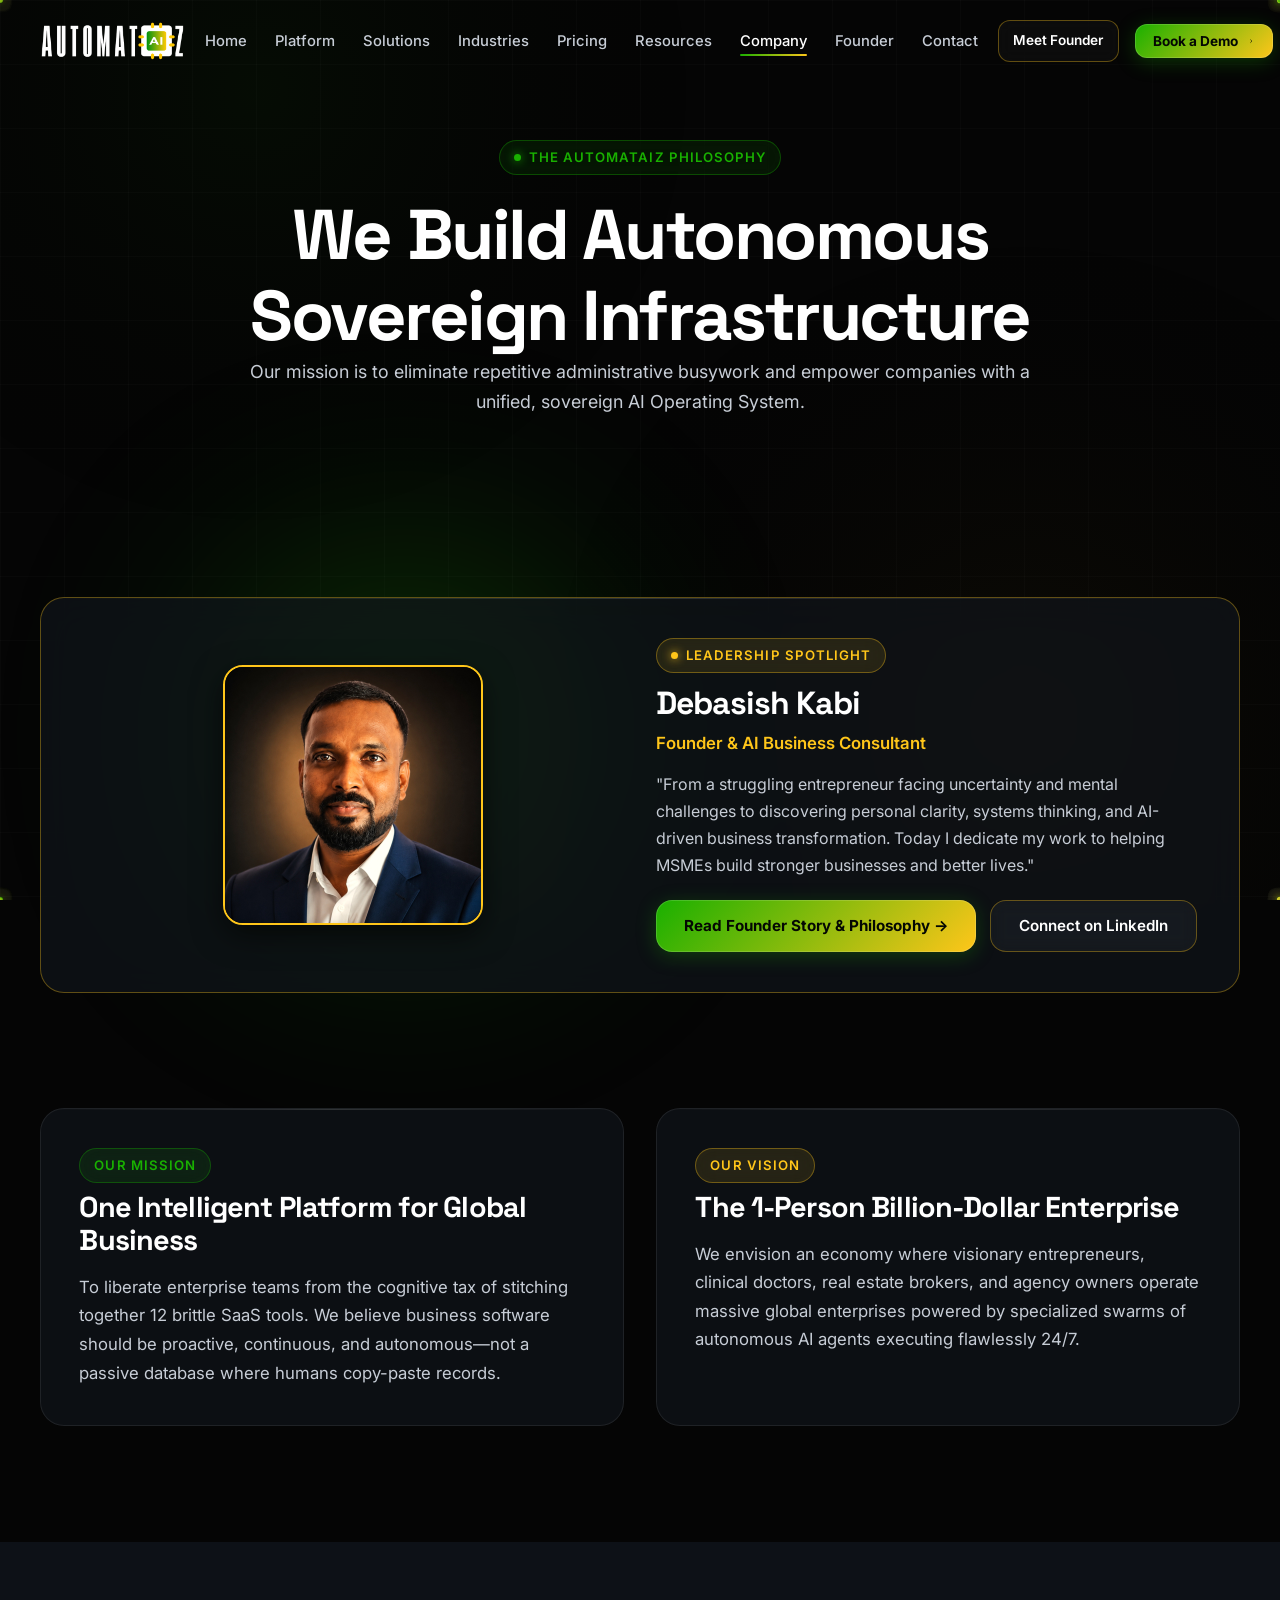
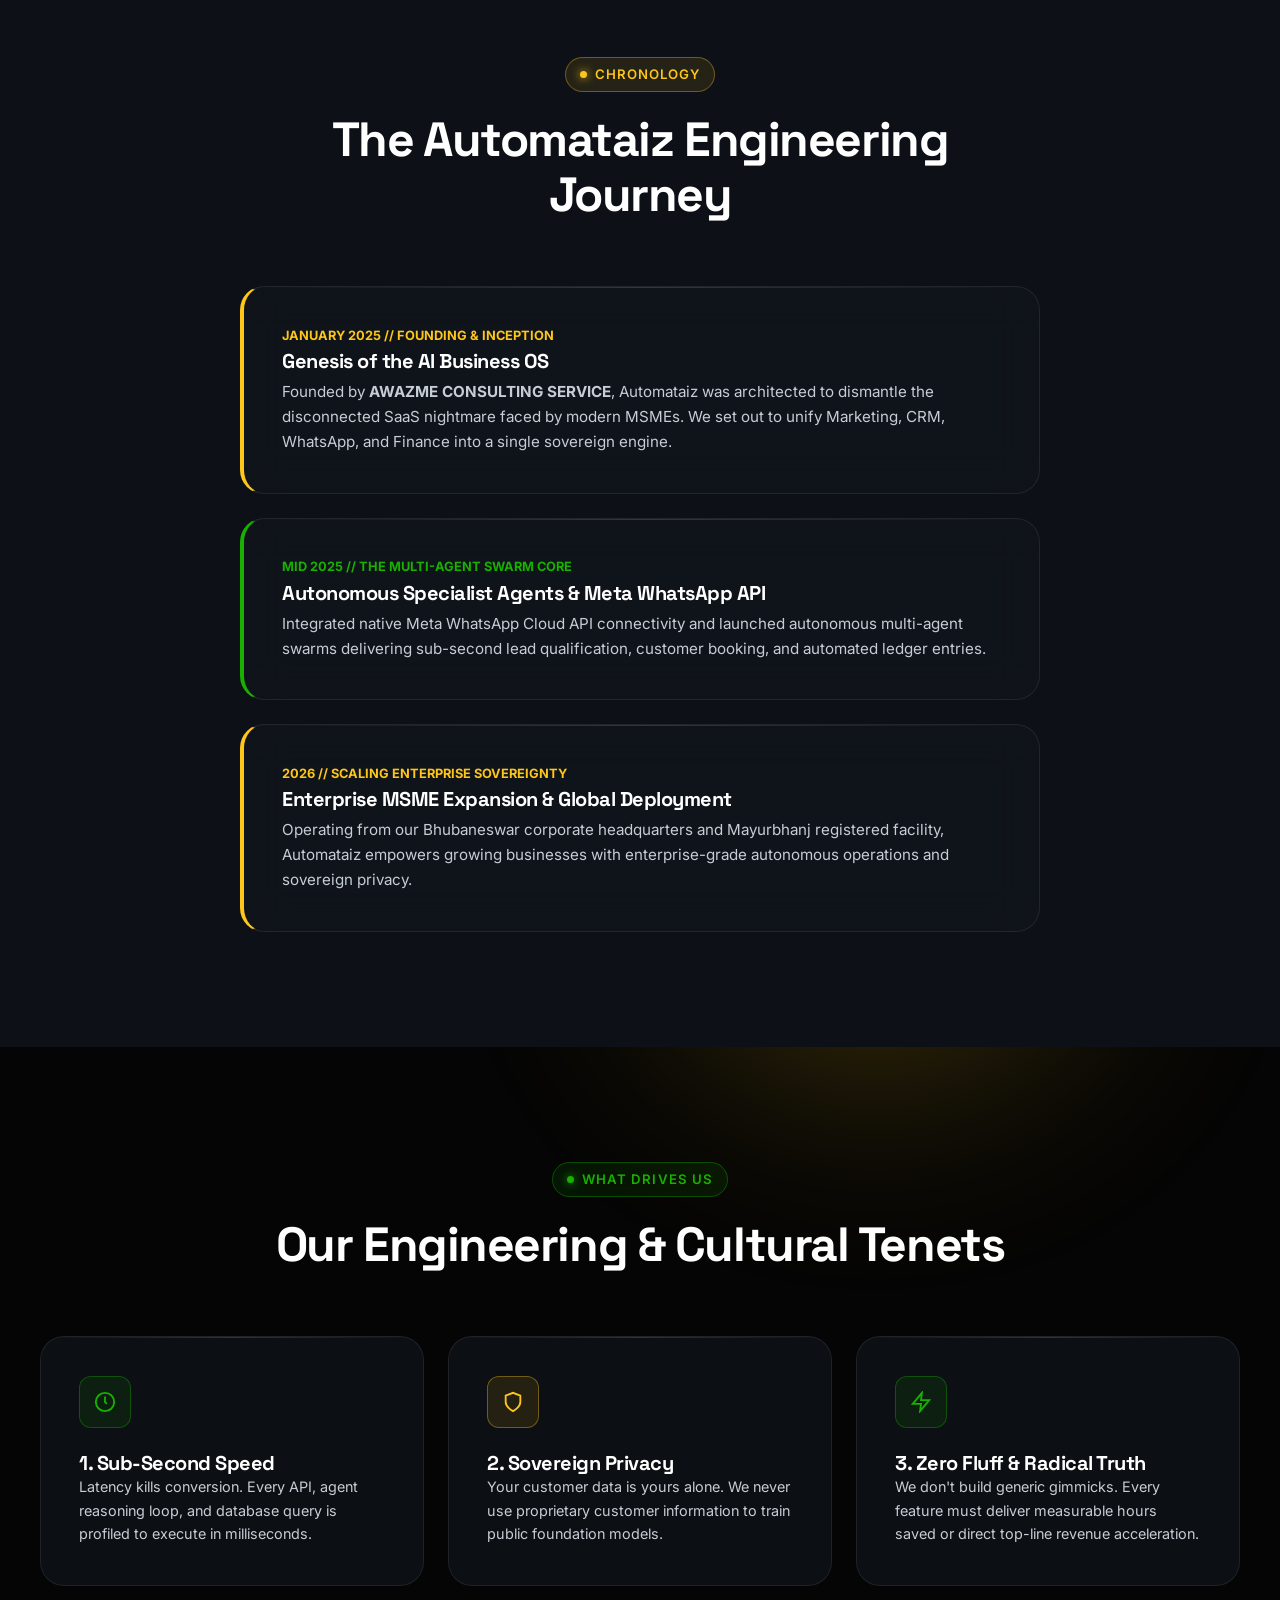
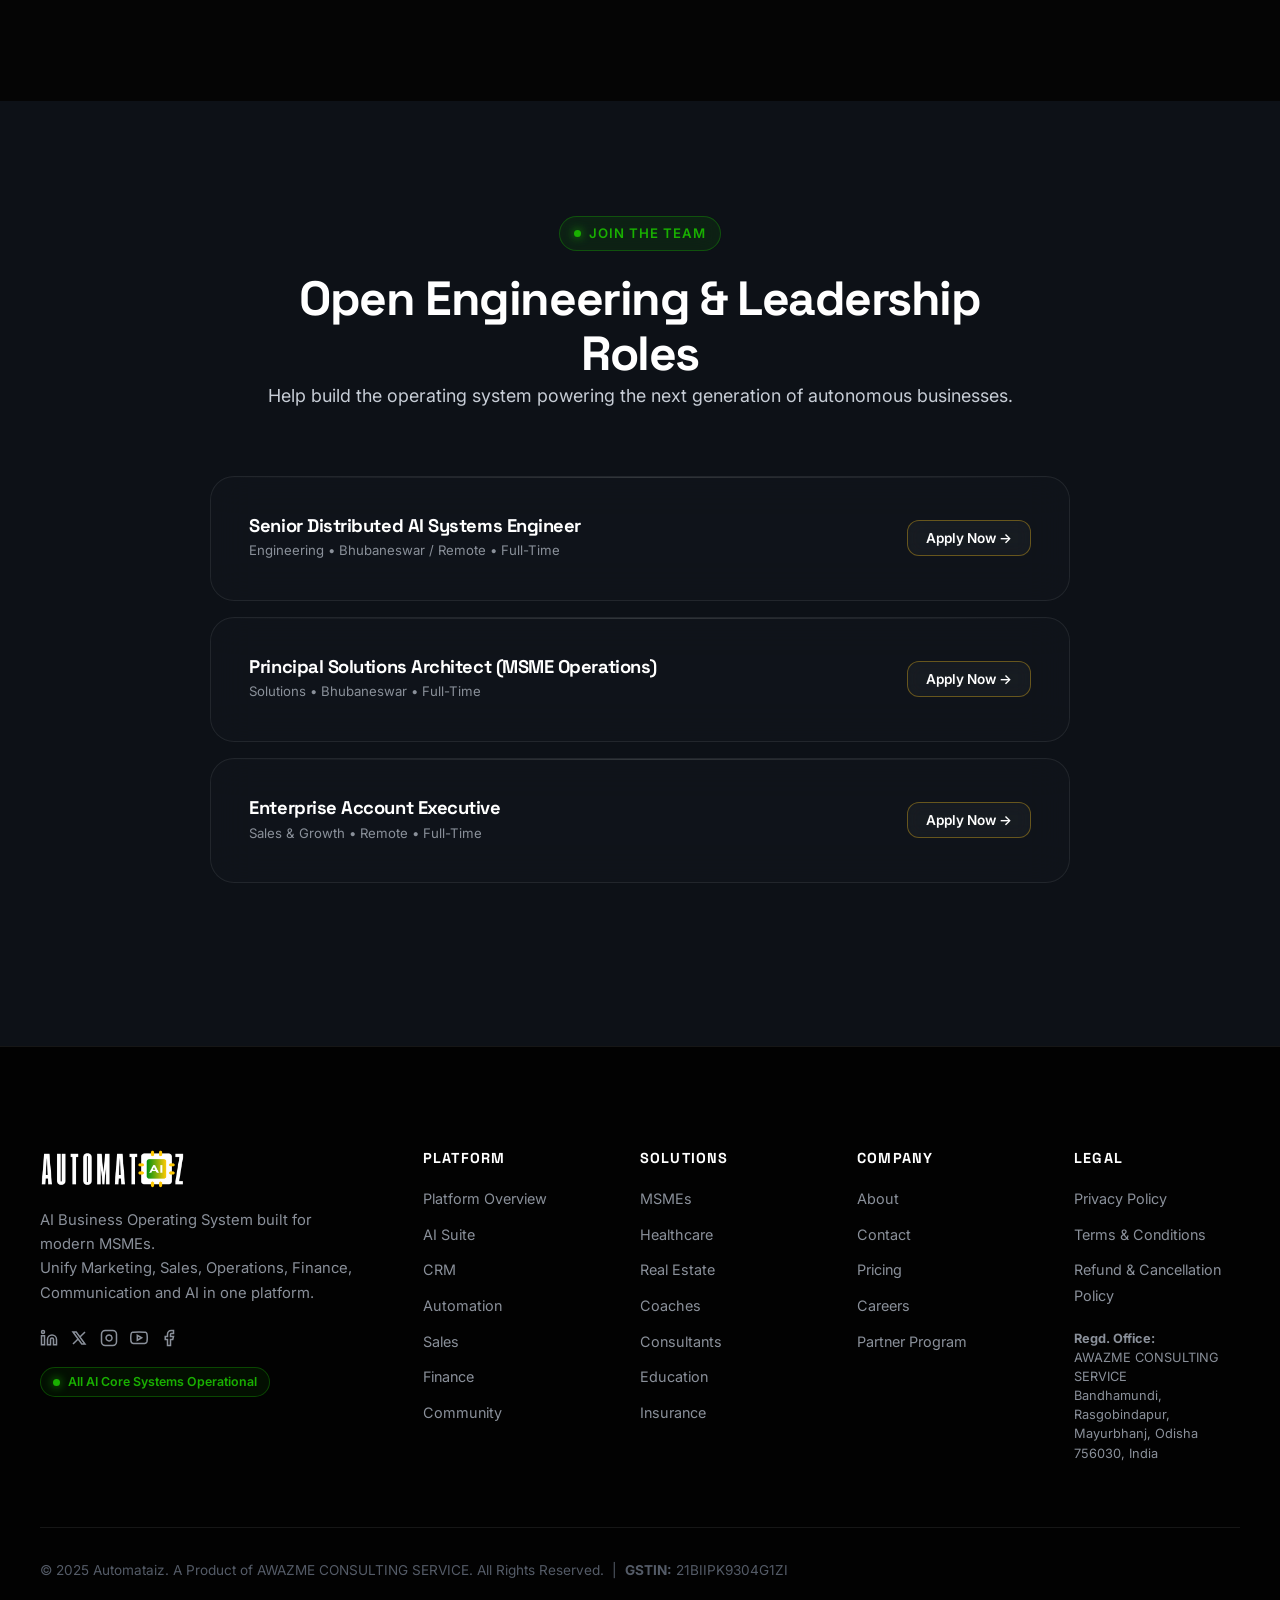
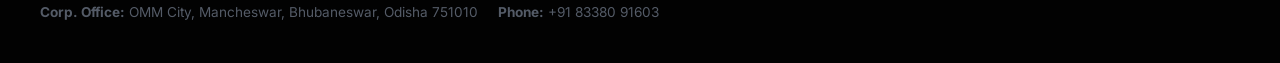
==== commit d12e174f: "Fix Google Search Console indexing: add robots.txt, sitemap.xml, 404.html, canonical tags, and Open " ====
--- a/company.html
+++ b/company.html
@@ -5,6 +5,21 @@
   <meta name="viewport" content="width=device-width, initial-scale=1.0">
   <title>About Automataiz | The AI Business Operating System</title>
   <meta name="description" content="Learn about Automataiz's mission, origin story, leadership, engineering principles, and open careers.">
+  <link rel="canonical" href="https://automataiz.com/company.html">
+
+  <!-- Open Graph / Social SEO -->
+  <meta property="og:type" content="website">
+  <meta property="og:url" content="https://automataiz.com/company.html">
+  <meta property="og:title" content="About Automataiz | The AI Business Operating System">
+  <meta property="og:description" content="Learn about Automataiz's mission, origin story, leadership, engineering principles, and open careers.">
+  <meta property="og:image" content="https://automataiz.com/assets/logo.png">
+
+  <!-- Twitter Card -->
+  <meta name="twitter:card" content="summary_large_image">
+  <meta name="twitter:url" content="https://automataiz.com/company.html">
+  <meta name="twitter:title" content="About Automataiz | The AI Business Operating System">
+  <meta name="twitter:description" content="Learn about Automataiz's mission, origin story, leadership, engineering principles, and open careers.">
+  <meta name="twitter:image" content="https://automataiz.com/assets/logo.png">
   
   <!-- Favicon PNG -->
   <link rel="icon" type="image/png" href="assets/favicon.png">
--- a/css/style.css
+++ b/css/style.css
@@ -615,15 +615,24 @@
 /* Mobile Nav Toggle */
 .mobile-toggle {
   display: none;
-  background: none;
+  background: rgba(255, 255, 255, 0.04);
   border: 1px solid var(--border-subtle);
   border-radius: var(--radius-md);
   color: var(--text-primary);
-  width: 42px;
-  height: 42px;
+  width: 44px;
+  height: 44px;
   align-items: center;
   justify-content: center;
   cursor: pointer;
+  transition: all var(--transition-fast);
+  flex-shrink: 0;
+  -webkit-tap-highlight-color: transparent;
+}
+
+.mobile-toggle:hover {
+  background: rgba(25, 176, 0, 0.12);
+  border-color: var(--green-border);
+  color: #FFFFFF;
 }
 
 /* Mobile Drawer */
@@ -633,12 +642,22 @@
   top: 72px;
   left: 0;
   width: 100%;
-  background: rgba(5, 5, 5, 0.96);
-  backdrop-filter: blur(24px);
-  -webkit-backdrop-filter: blur(24px);
-  border-bottom: 1px solid var(--border-subtle);
-  padding: 24px 20px 32px;
+  max-height: calc(100vh - 72px);
+  overflow-y: auto;
+  -webkit-overflow-scrolling: touch;
+  background: rgba(5, 5, 5, 0.98);
+  backdrop-filter: blur(28px);
+  -webkit-backdrop-filter: blur(28px);
+  border-bottom: 1px solid var(--border-glass);
+  padding: 20px 20px 36px;
   z-index: 999;
+  box-shadow: 0 20px 60px rgba(0, 0, 0, 0.95);
+  animation: slideDrawer 0.25s cubic-bezier(0.16, 1, 0.3, 1) forwards;
+}
+
+@keyframes slideDrawer {
+  from { opacity: 0; transform: translateY(-10px); }
+  to { opacity: 1; transform: translateY(0); }
 }
 
 .mobile-drawer.open {
@@ -647,13 +666,28 @@
 
 .mobile-drawer .nav-menu {
   flex-direction: column;
-  align-items: flex-start;
-  gap: 16px;
-  margin-bottom: 24px;
+  align-items: stretch;
+  gap: 6px;
+  margin-bottom: 20px;
 }
 
 .mobile-drawer .nav-link {
-  font-size: 1.15rem;
+  font-size: 1.05rem;
+  font-weight: 600;
+  display: flex;
+  align-items: center;
+  padding: 12px 16px;
+  border-radius: var(--radius-md);
+  color: var(--text-secondary);
+  border: 1px solid transparent;
+  transition: all var(--transition-fast);
+}
+
+.mobile-drawer .nav-link:hover,
+.mobile-drawer .nav-link.active {
+  color: #FFFFFF;
+  background: rgba(25, 176, 0, 0.1);
+  border-color: var(--green-border);
 }
 
 /* --- Hero Section --- */
@@ -1777,60 +1811,422 @@
   opacity: 1;
 }
 
-/* --- Responsive Media Queries --- */
-@media (max-width: 1024px) {
+/* ====================================================================
+   MASTER RESPONSIVE SUITE (TABLET & MOBILE OPTIMIZATION)
+   ==================================================================== */
+
+/* --- Global Mobile/Tablet Safety --- */
+html, body {
+  overflow-x: hidden !important;
+  max-width: 100vw;
+  position: relative;
+  -webkit-text-size-adjust: 100%;
+}
+
+img, svg, video, iframe {
+  max-width: 100%;
+  height: auto;
+}
+
+/* 1. TABLET & LAPTOP ADAPTATION (<= 1080px) */
+@media (max-width: 1080px) {
+  .nav-menu,
+  .nav-cta-wrap .btn-secondary {
+    display: none !important;
+  }
+
+  .mobile-toggle {
+    display: flex !important;
+  }
+
+  .nav-inner {
+    padding: 0 16px;
+  }
+
   .footer-grid {
-    grid-template-columns: 1fr 1fr 1fr;
-  }
+    grid-template-columns: 1.4fr 1fr 1fr !important;
+    gap: 36px;
+  }
+
   .comparison-container {
-    grid-template-columns: 1fr;
-  }
+    grid-template-columns: 1fr !important;
+    gap: 32px;
+  }
+
   .roi-calculator-box {
-    grid-template-columns: 1fr;
-  }
+    grid-template-columns: 1fr !important;
+    gap: 32px;
+  }
+
   .dash-grid-split {
-    grid-template-columns: 1fr;
-  }
+    grid-template-columns: 1fr !important;
+    gap: 24px;
+  }
+
   .dash-metrics-grid {
-    grid-template-columns: repeat(2, 1fr);
-  }
+    grid-template-columns: repeat(2, 1fr) !important;
+  }
+
   .policy-layout {
-    grid-template-columns: 1fr;
+    grid-template-columns: 1fr !important;
     gap: 32px;
   }
+
   .policy-sidebar {
+    display: none !important;
+  }
+
+  .pricing-grid {
+    grid-template-columns: repeat(auto-fit, minmax(280px, 1fr)) !important;
+    gap: 24px;
+  }
+
+  .pricing-card.featured,
+  .pricing-card.growth-card {
+    transform: none !important;
+  }
+
+  .pricing-card.featured:hover,
+  .pricing-card.growth-card:hover {
+    transform: translateY(-4px) !important;
+  }
+
+  .modules-grid {
+    grid-template-columns: repeat(auto-fit, minmax(260px, 1fr)) !important;
+    gap: 20px;
+  }
+
+  .founder-hero-grid {
+    grid-template-columns: 1fr !important;
+    gap: 40px;
+    text-align: center;
+  }
+
+  .founder-hero-text .badge-tag,
+  .founder-hero-text .hero-cta-group {
+    margin-left: auto;
+    margin-right: auto;
+    justify-content: center;
+  }
+
+  .founder-portrait-wrap {
+    order: -1;
+    max-width: 380px;
+    margin: 0 auto 20px;
+  }
+
+  .who-help-grid,
+  .services-interactive-grid,
+  .beliefs-grid,
+  .expertise-dashboard-grid,
+  .social-connect-grid {
+    grid-template-columns: repeat(2, 1fr) !important;
+    gap: 20px;
+  }
+}
+
+/* 2. TABLET VERTICAL & LARGE PHONES (<= 768px) */
+@media (max-width: 768px) {
+  .section {
+    padding: 70px 0 !important;
+  }
+
+  .section-header {
+    margin-bottom: 40px !important;
+  }
+
+  .floating-widget {
+    display: none !important;
+  }
+
+  .hero-section {
+    padding-top: 110px !important;
+    padding-bottom: 60px !important;
+    min-height: auto !important;
+  }
+
+  .hero-cta-group {
+    flex-direction: column !important;
+    width: 100% !important;
+    gap: 12px;
+  }
+
+  .hero-cta-group .btn {
+    width: 100% !important;
+    justify-content: center;
+  }
+
+  .footer-grid {
+    grid-template-columns: 1fr 1fr !important;
+    gap: 32px;
+  }
+
+  .pricing-grid {
+    grid-template-columns: 1fr !important;
+    max-width: 500px;
+    margin: 0 auto;
+  }
+
+  .pricing-card {
+    padding: 28px 20px !important;
+  }
+
+  /* Story Timeline Mobile Transformation (Left Spine) */
+  .story-timeline-wrap {
+    margin-top: 2rem;
+  }
+
+  .story-timeline-wrap::before {
+    left: 20px !important;
+    transform: none !important;
+  }
+
+  .story-milestone-item {
+    flex-direction: column !important;
+    margin-bottom: 2.5rem !important;
+  }
+
+  .story-milestone-item:nth-child(even) {
+    flex-direction: column !important;
+  }
+
+  .story-milestone-node {
+    left: 10px !important;
+    top: 20px !important;
+    transform: none !important;
+    margin-top: 0 !important;
+  }
+
+  .story-milestone-card {
+    width: 100% !important;
+    padding-left: 45px !important;
+  }
+
+  /* Founder Badges Repositioning for Mobile */
+  .floating-founder-badge {
+    position: static !important;
+    margin: 10px auto !important;
+    display: inline-flex !important;
+    max-width: 100% !important;
+    animation: none !important;
+    justify-content: center;
+    box-shadow: 0 4px 15px rgba(0, 0, 0, 0.4);
+  }
+
+  .founder-portrait-wrap {
+    max-width: 320px !important;
+    margin: 0 auto 16px !important;
+  }
+
+  .who-help-grid,
+  .services-interactive-grid,
+  .beliefs-grid,
+  .expertise-dashboard-grid,
+  .social-connect-grid {
+    grid-template-columns: 1fr !important;
+    gap: 16px;
+  }
+
+  /* Horizontal Scrollable Table Wrapper */
+  .table-responsive,
+  .card-glass[style*="overflow-x: auto"] {
+    -webkit-overflow-scrolling: touch;
+    border-radius: var(--radius-lg);
+    margin-bottom: 20px;
+  }
+
+  .table-responsive table,
+  .card-glass[style*="overflow-x: auto"] table {
+    min-width: 640px !important;
+  }
+}
+
+/* 3. MOBILE FORM & UI GRIDS (<= 600px) */
+@media (max-width: 600px) {
+  /* Collapse all 2-column form grids and stat rows to 1 column */
+  .form-grid-2,
+  .modal-form-grid,
+  form [style*="grid-template-columns: 1fr 1fr"],
+  [style*="grid-template-columns: 1fr 1fr"] {
+    grid-template-columns: 1fr !important;
+    gap: 12px !important;
+  }
+
+  .dash-metrics-grid {
+    grid-template-columns: 1fr !important;
+    gap: 12px;
+  }
+
+  .modal-window {
+    width: 95% !important;
+    padding: 24px 16px !important;
+    border-radius: var(--radius-lg) !important;
+  }
+
+  .footer-bottom {
+    flex-direction: column !important;
+    gap: 14px;
+    text-align: center;
+  }
+
+  .footer-bottom div {
+    justify-content: center !important;
+  }
+
+  .pricing-controls-wrapper {
+    flex-direction: column;
+    align-items: stretch;
+    width: 100%;
+    gap: 12px;
+  }
+
+  .pricing-switcher,
+  .currency-switcher {
+    width: 100% !important;
+    display: flex;
+    justify-content: center;
+  }
+
+  .pricing-switch-btn,
+  .currency-switch-btn {
+    flex: 1;
+    text-align: center;
+    justify-content: center;
+    padding: 8px 10px;
+    font-size: 0.825rem;
+  }
+}
+
+/* 4. COMPACT MOBILE SCREENS (<= 480px) */
+@media (max-width: 480px) {
+  h1, .hero-title {
+    font-size: clamp(1.85rem, 8vw, 2.35rem) !important;
+    line-height: 1.18 !important;
+    letter-spacing: -0.03em !important;
+  }
+
+  h2 {
+    font-size: clamp(1.45rem, 6.2vw, 1.85rem) !important;
+    line-height: 1.25 !important;
+  }
+
+  h3 {
+    font-size: clamp(1.2rem, 5vw, 1.45rem) !important;
+  }
+
+  .lead {
+    font-size: 0.925rem !important;
+    line-height: 1.6 !important;
+  }
+
+  .site-nav {
+    height: 64px !important;
+  }
+
+  .mobile-drawer {
+    top: 64px !important;
+    max-height: calc(100vh - 64px) !important;
+    padding: 16px 16px 28px !important;
+  }
+
+  .brand-logo-img {
+    height: 30px !important;
+    max-width: 145px !important;
+  }
+
+  .footer-grid {
+    grid-template-columns: 1fr !important;
+    gap: 28px;
+    text-align: left;
+  }
+
+  .card-glass {
+    padding: 20px 14px !important;
+  }
+
+  .dashboard-window {
+    padding: 14px 10px !important;
+    border-radius: var(--radius-md) !important;
+  }
+
+  .dash-stat-box {
+    padding: 12px 10px !important;
+  }
+
+  .dash-stat-val {
+    font-size: 1.35rem !important;
+  }
+
+  .dash-title-bar span {
     display: none;
   }
-}
-
-@media (max-width: 768px) {
-  .nav-menu, .nav-cta-wrap .btn-secondary {
-    display: none;
-  }
-  .mobile-toggle {
-    display: flex;
-  }
-  .footer-grid {
-    grid-template-columns: 1fr 1fr;
-  }
-  .dash-metrics-grid {
-    grid-template-columns: 1fr;
-  }
-  .floating-widget {
-    display: none;
-  }
-  .hero-cta-group {
-    flex-direction: column;
-    width: 100%;
-  }
-  .hero-cta-group .btn {
-    width: 100%;
-  }
-}
-
-@media (max-width: 480px) {
-  .footer-grid {
-    grid-template-columns: 1fr;
+
+  .dash-title-bar::after {
+    content: 'AUTOMATAIZ // PROD 01';
+    font-size: 0.72rem;
+    font-weight: 700;
+    color: var(--text-muted);
+  }
+
+  .badge-tag {
+    font-size: 0.72rem !important;
+    padding: 4px 10px !important;
+    white-space: normal !important;
+    max-width: 100% !important;
+  }
+
+  .btn-lg {
+    padding: 13px 20px !important;
+    font-size: 0.95rem !important;
+  }
+
+  .form-input,
+  .form-select,
+  .form-textarea {
+    font-size: 16px !important; /* Prevents auto-zoom on iOS Safari */
+    padding: 12px 14px !important;
+  }
+
+  .philosophy-quote-box {
+    padding: 24px 16px !important;
+  }
+
+  .philosophy-quote-box blockquote {
+    font-size: 1.05rem !important;
+    line-height: 1.6 !important;
+  }
+
+  .social-card-left {
+    gap: 10px;
+  }
+
+  .social-card-icon {
+    width: 40px !important;
+    height: 40px !important;
+  }
+}
+
+/* 5. ULTRA-SMALL HANDSETS (<= 360px) */
+@media (max-width: 360px) {
+  .container,
+  .container-wide {
+    padding-left: 12px !important;
+    padding-right: 12px !important;
+  }
+
+  .brand-logo-img {
+    height: 26px !important;
+    max-width: 130px !important;
+  }
+
+  .pricing-switch-btn,
+  .currency-switch-btn {
+    font-size: 0.72rem !important;
+    padding: 6px 4px !important;
+  }
+
+  .price-num {
+    font-size: 2.2rem !important;
   }
 }
 
@@ -2680,22 +3076,7 @@
   color: var(--yellow-primary);
 }
 
-/* Responsive Overrides */
-@media (max-width: 991px) {
-  .founder-hero-grid {
-    grid-template-columns: 1fr;
-    gap: 40px;
-  }
-  .founder-portrait-wrap {
-    order: -1;
-  }
-  .floating-founder-badge.top-right {
-    right: 0;
-  }
-  .floating-founder-badge.bottom-left {
-    left: 0;
-  }
-}
+/* Master responsive rules handle founder layout */
 
 /* ====================================================================
    MODALS & OVERLAYS SYSTEM
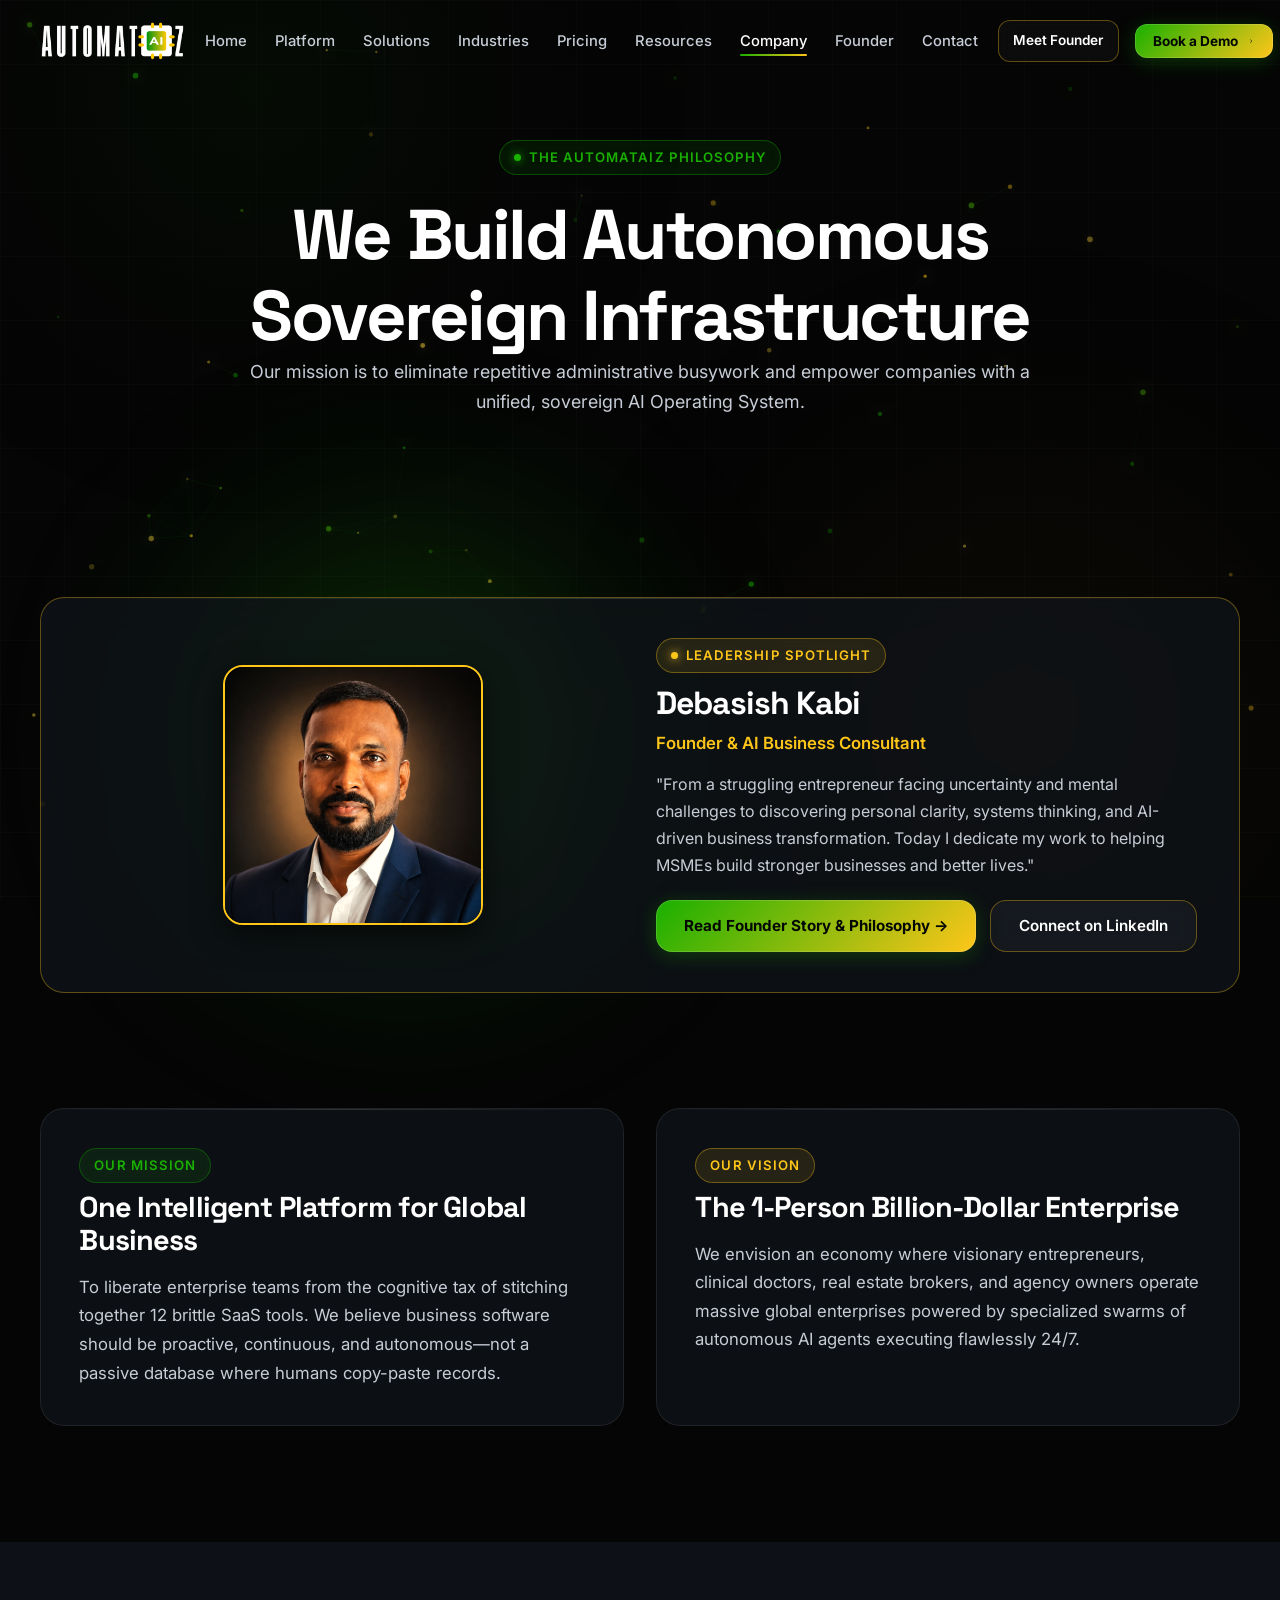
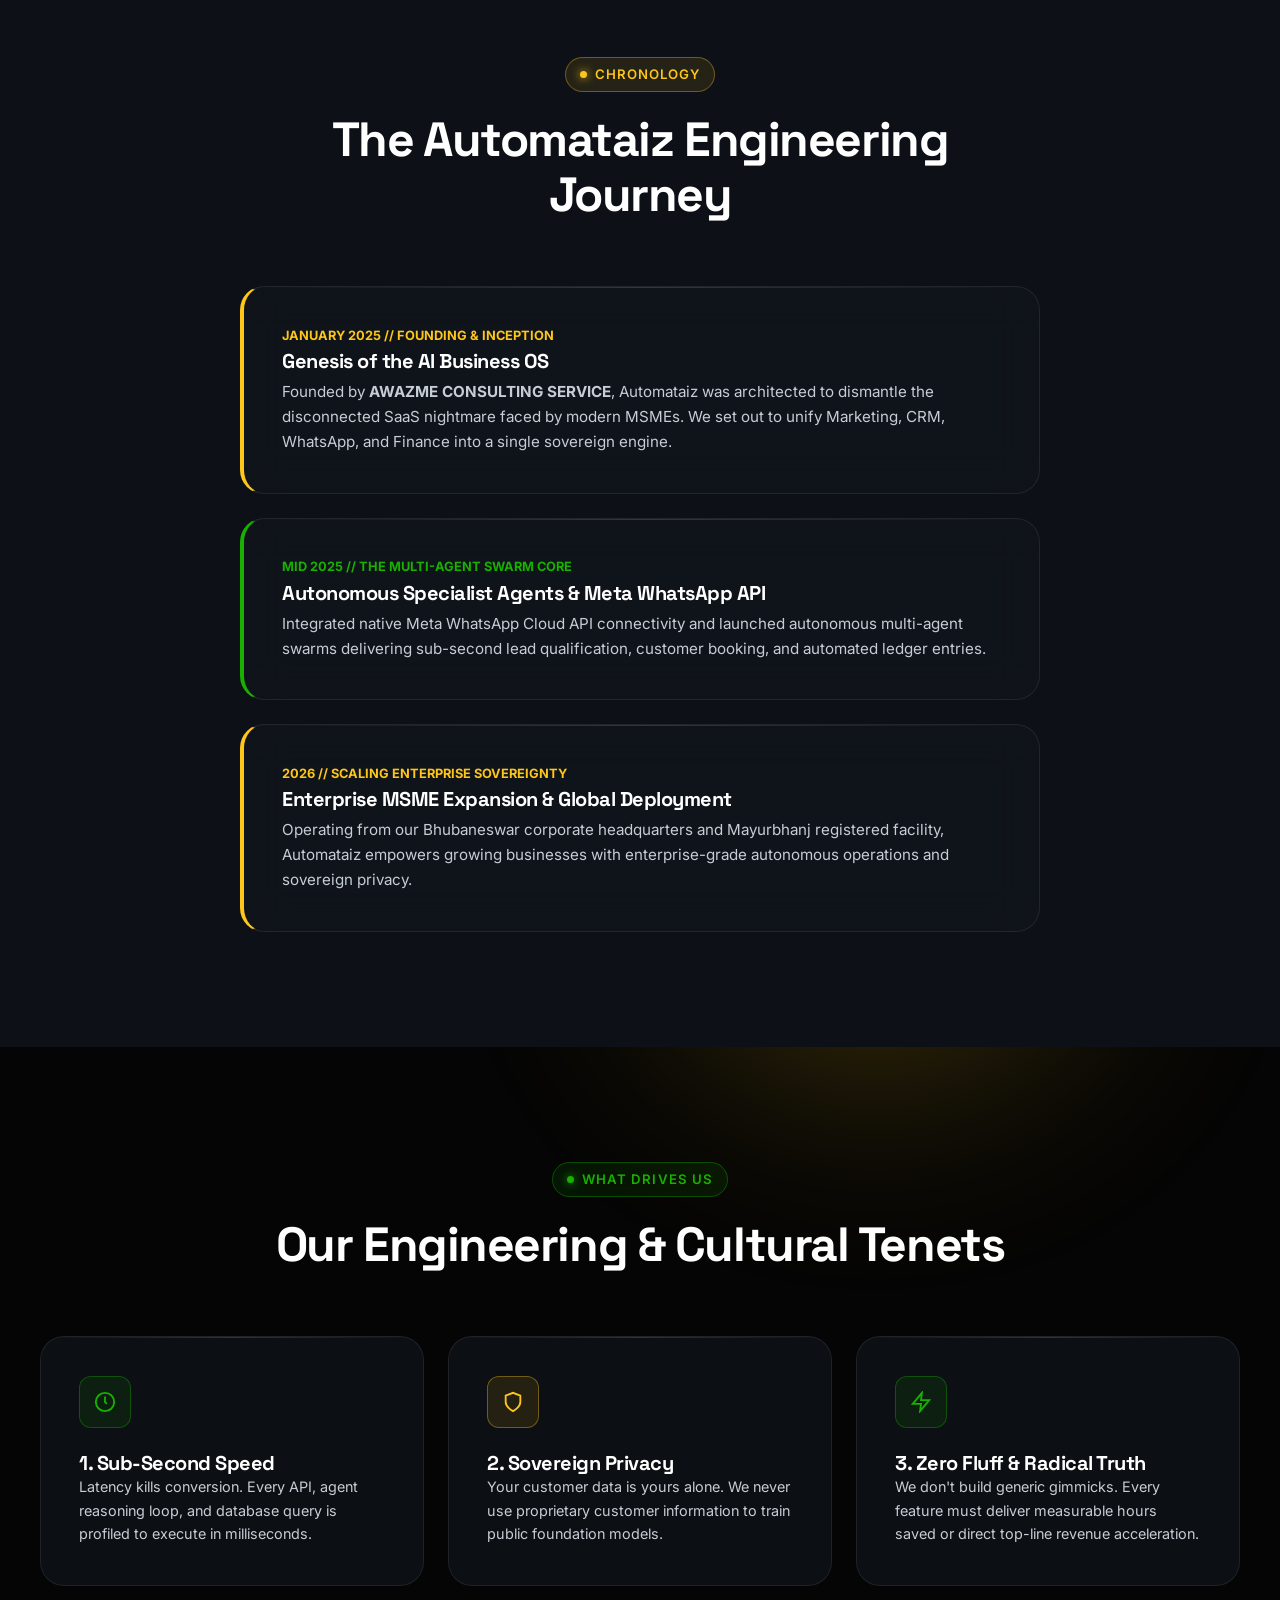
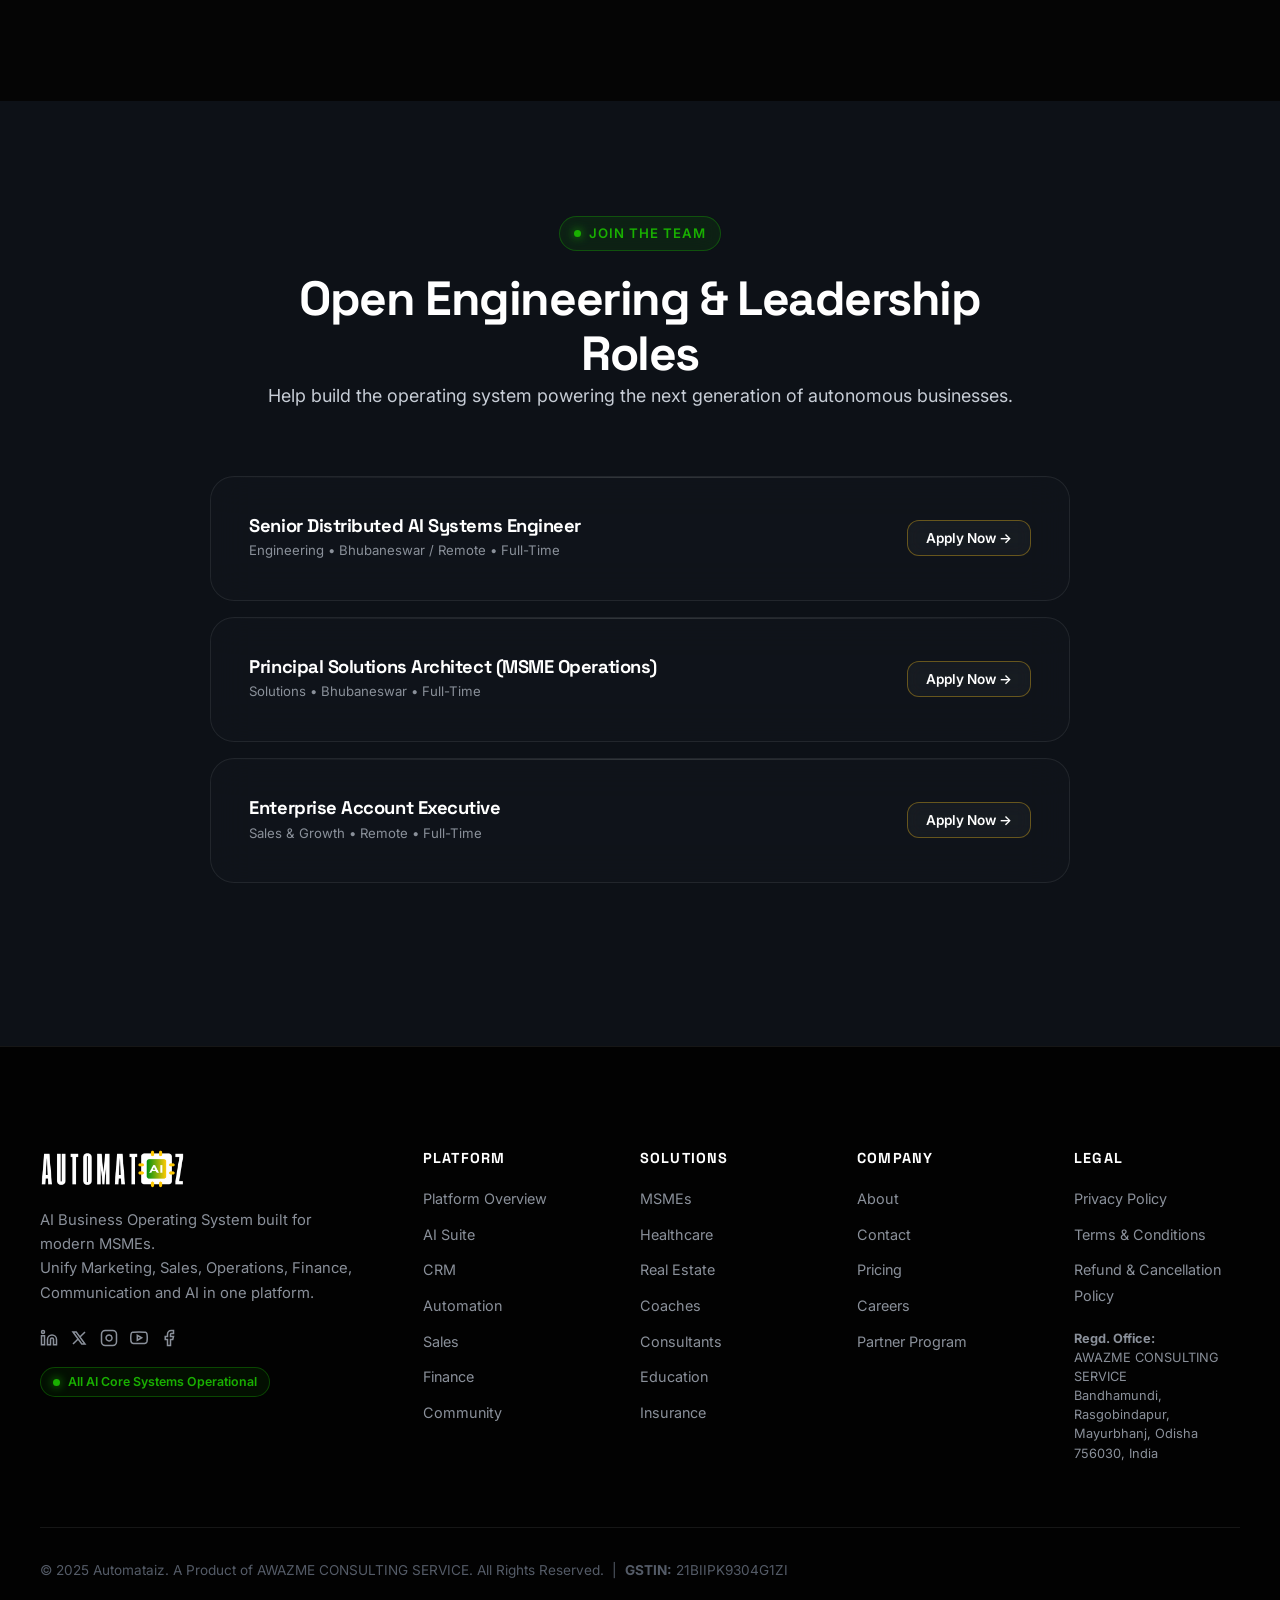
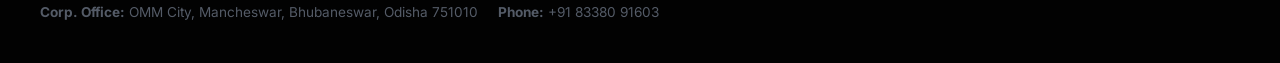
==== commit 02ff3c2c: "Update sitemap, robots.txt, and canonical tags to automataiz.in domain" ====
--- a/company.html
+++ b/company.html
@@ -1,25 +1,25 @@
-<!DOCTYPE html>
+﻿<!DOCTYPE html>
 <html lang="en">
 <head>
   <meta charset="UTF-8">
   <meta name="viewport" content="width=device-width, initial-scale=1.0">
   <title>About Automataiz | The AI Business Operating System</title>
   <meta name="description" content="Learn about Automataiz's mission, origin story, leadership, engineering principles, and open careers.">
-  <link rel="canonical" href="https://automataiz.com/company.html">
+  <link rel="canonical" href="https://automataiz.in/company.html">
 
   <!-- Open Graph / Social SEO -->
   <meta property="og:type" content="website">
-  <meta property="og:url" content="https://automataiz.com/company.html">
+  <meta property="og:url" content="https://automataiz.in/company.html">
   <meta property="og:title" content="About Automataiz | The AI Business Operating System">
   <meta property="og:description" content="Learn about Automataiz's mission, origin story, leadership, engineering principles, and open careers.">
-  <meta property="og:image" content="https://automataiz.com/assets/logo.png">
+  <meta property="og:image" content="https://automataiz.in/assets/logo.png">
 
   <!-- Twitter Card -->
   <meta name="twitter:card" content="summary_large_image">
-  <meta name="twitter:url" content="https://automataiz.com/company.html">
+  <meta name="twitter:url" content="https://automataiz.in/company.html">
   <meta name="twitter:title" content="About Automataiz | The AI Business Operating System">
   <meta name="twitter:description" content="Learn about Automataiz's mission, origin story, leadership, engineering principles, and open careers.">
-  <meta name="twitter:image" content="https://automataiz.com/assets/logo.png">
+  <meta name="twitter:image" content="https://automataiz.in/assets/logo.png">
   
   <!-- Favicon PNG -->
   <link rel="icon" type="image/png" href="assets/favicon.png">
@@ -33,7 +33,7 @@
     "@type": "Organization",
     "name": "Automataiz",
     "legalName": "AWAZME CONSULTING SERVICE",
-    "url": "https://automataiz.com",
+    "url": "https://automataiz.in",
     "sameAs": [
       "https://automataiz.in",
       "https://facebook.com/automataiz",
@@ -42,7 +42,7 @@
       "https://youtube.com/channel/UCzLu81z2ZEkQi4cWU3501CA",
       "https://x.com/Automataiz"
     ],
-    "logo": "https://automataiz.com/assets/logo.png",
+    "logo": "https://automataiz.in/assets/logo.png",
     "foundingDate": "2025-01",
     "taxID": "21BIIPK9304G1ZI",
     "email": "hello@automataiz.com",
